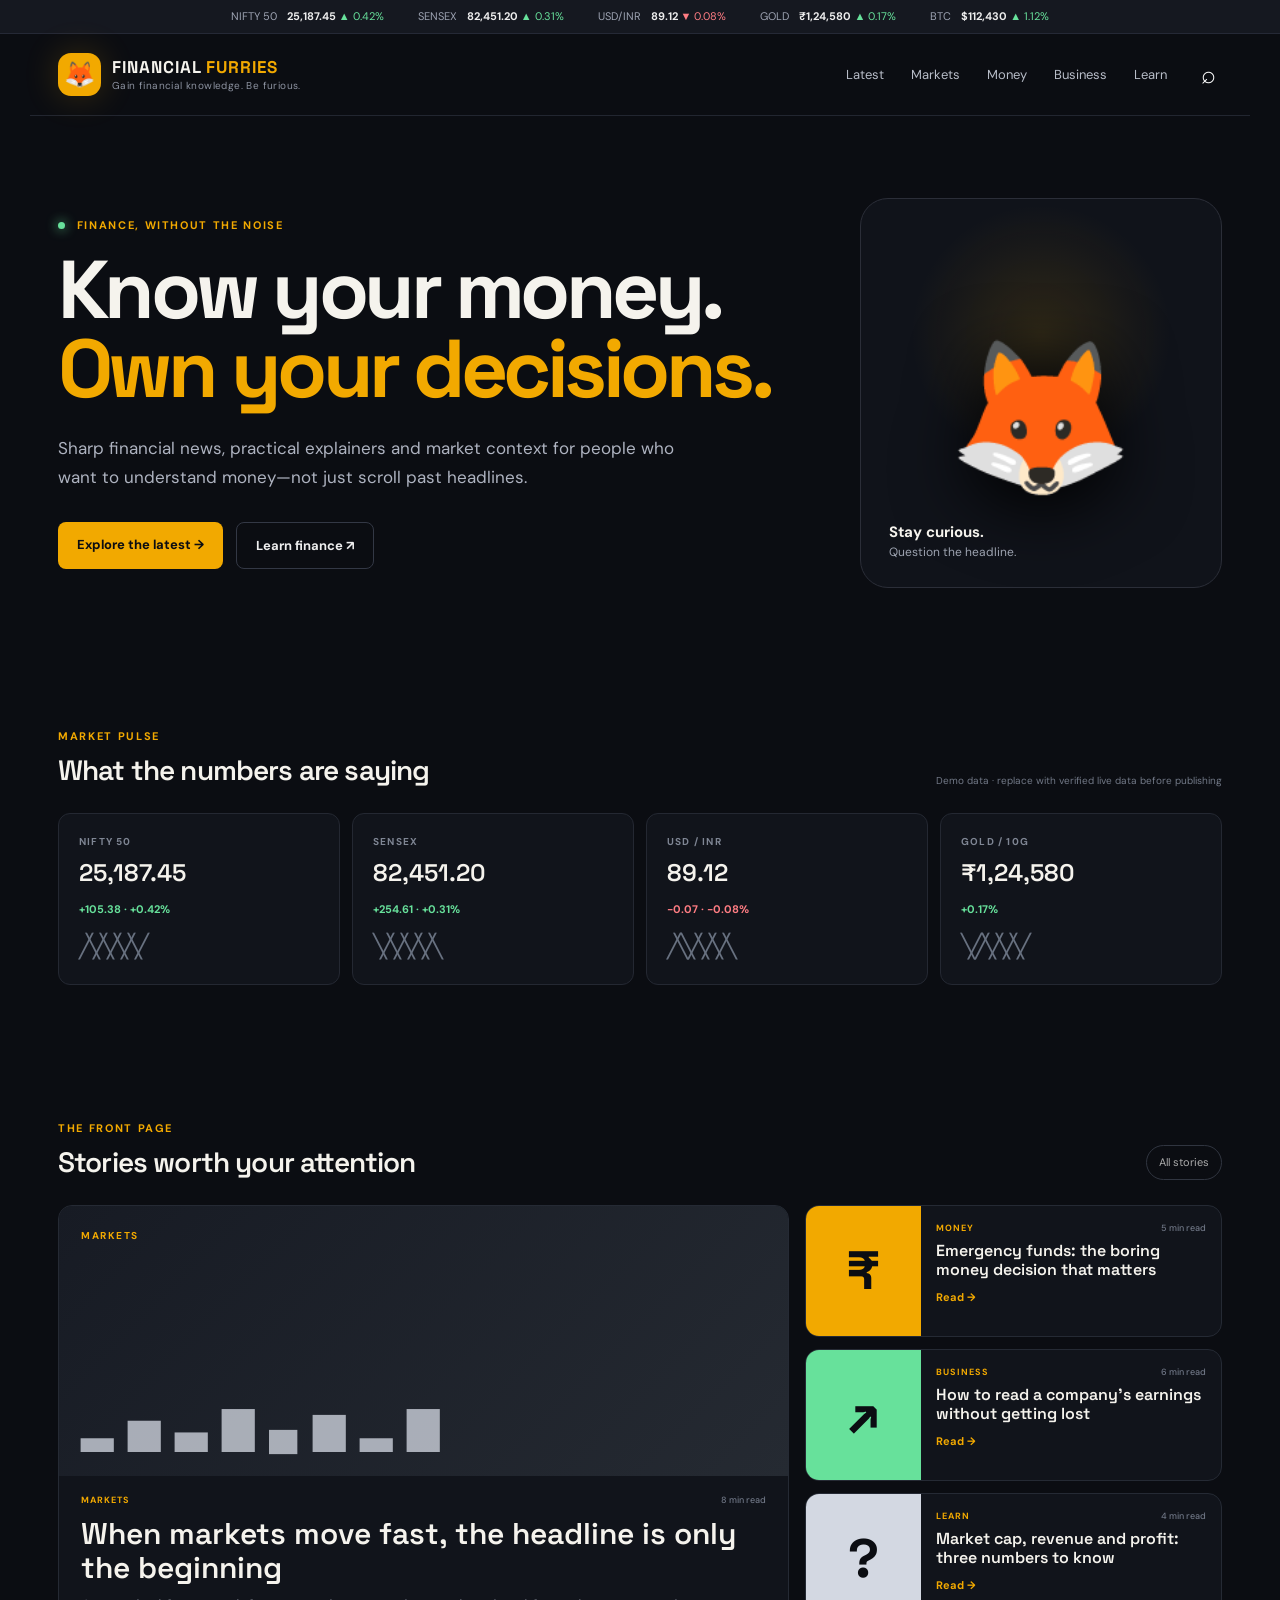
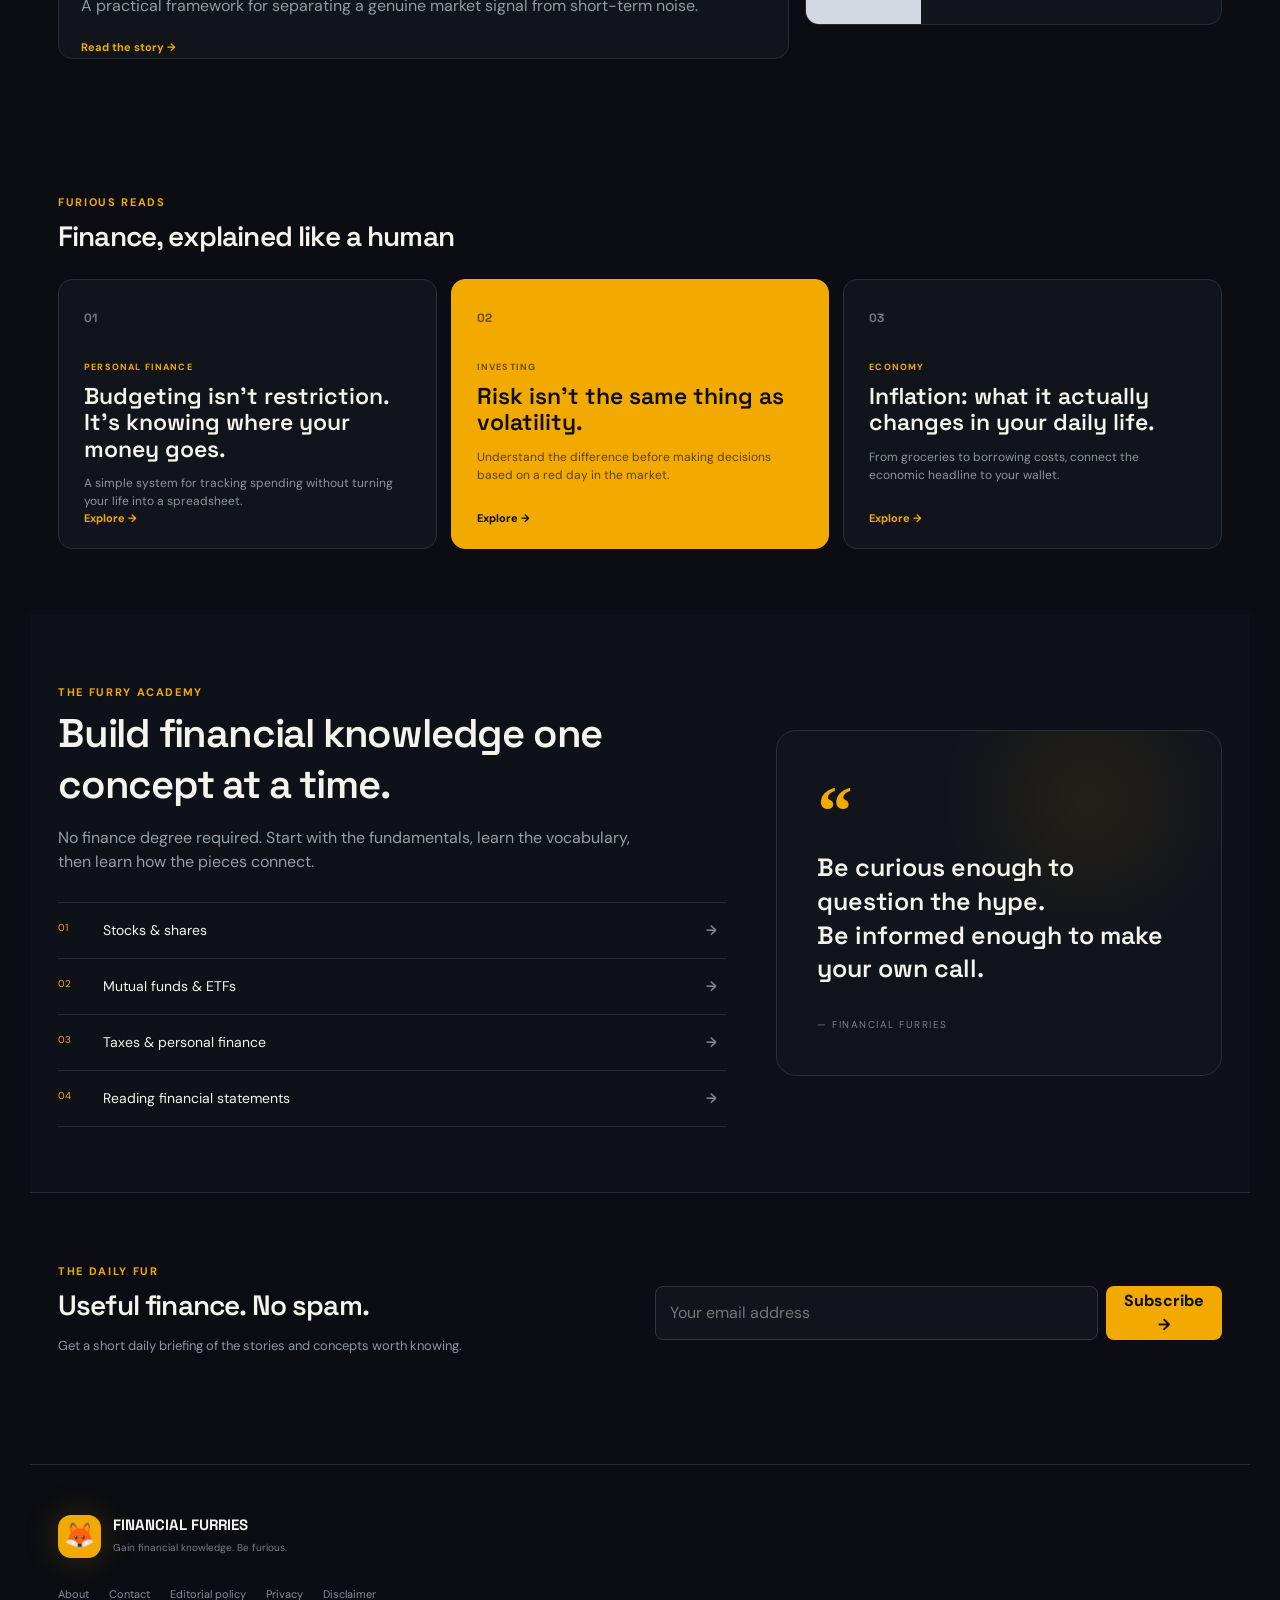
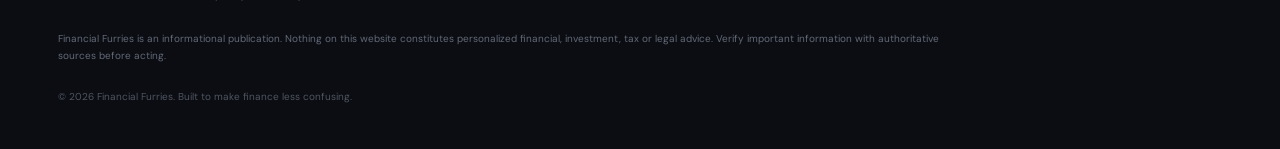
==== index.html @ 759f6af7 "Feuties files To gain the knowledge of financial" ====
<!DOCTYPE html>
<html lang="en">
<head>
  <meta charset="UTF-8">
  <meta name="viewport" content="width=device-width, initial-scale=1.0">
  <meta name="description" content="Financial Furries — Gain financial knowledge. Be furious. Clear, practical financial news and education without the jargon.">
  <meta name="theme-color" content="#0b0d12">
  <title>Financial Furries — Gain financial knowledge. Be furious.</title>
  <link rel="preconnect" href="https://fonts.googleapis.com">
  <link rel="preconnect" href="https://fonts.gstatic.com" crossorigin>
  <link href="https://fonts.googleapis.com/css2?family=DM+Sans:wght@400;500;600;700&family=Space+Grotesk:wght@500;600;700&display=swap" rel="stylesheet">
  <link rel="stylesheet" href="style.css">
</head>
<body>
  <div class="ticker">
    <div class="ticker-track">
      <span>NIFTY 50 <b>25,187.45</b> <i class="up">▲ 0.42%</i></span>
      <span>SENSEX <b>82,451.20</b> <i class="up">▲ 0.31%</i></span>
      <span>USD/INR <b>89.12</b> <i class="down">▼ 0.08%</i></span>
      <span>GOLD <b>₹1,24,580</b> <i class="up">▲ 0.17%</i></span>
      <span>BTC <b>$112,430</b> <i class="up">▲ 1.12%</i></span>
    </div>
  </div>

  <header class="site-header">
    <a class="brand" href="#">
      <div class="logo">🦊</div>
      <div>
        <div class="brand-name">FINANCIAL <span>FURRIES</span></div>
        <div class="tagline">Gain financial knowledge. Be furious.</div>
      </div>
    </a>
    <nav>
      <a href="#latest">Latest</a>
      <a href="#markets">Markets</a>
      <a href="#money">Money</a>
      <a href="#business">Business</a>
      <a href="#learn">Learn</a>
    </nav>
    <button class="search-btn" id="searchBtn" aria-label="Search">⌕</button>
  </header>

  <main>
    <section class="hero">
      <div class="hero-copy">
        <div class="eyebrow"><span class="pulse"></span> FINANCE, WITHOUT THE NOISE</div>
        <h1>Know your money.<br><em>Own your decisions.</em></h1>
        <p>Sharp financial news, practical explainers and market context for people who want to understand money—not just scroll past headlines.</p>
        <div class="hero-actions">
          <a class="primary" href="#latest">Explore the latest <span>→</span></a>
          <a class="secondary" href="#learn">Learn finance <span>↗</span></a>
        </div>
      </div>
      <div class="fox-card">
        <div class="fox-glow"></div>
        <div class="fox">🦊</div>
        <div class="fox-caption"><b>Stay curious.</b><br>Question the headline.</div>
      </div>
    </section>

    <section class="section" id="markets">
      <div class="section-head">
        <div><span class="kicker">MARKET PULSE</span><h2>What the numbers are saying</h2></div>
        <span class="updated">Demo data · replace with verified live data before publishing</span>
      </div>
      <div class="market-grid">
        <article class="market-card"><span>NIFTY 50</span><strong>25,187.45</strong><b class="up">+105.38 · +0.42%</b><div class="spark">╱╲╱╲╱╲╱╲╱</div></article>
        <article class="market-card"><span>SENSEX</span><strong>82,451.20</strong><b class="up">+254.61 · +0.31%</b><div class="spark">╲╱╲╱╲╱╲╱╲</div></article>
        <article class="market-card"><span>USD / INR</span><strong>89.12</strong><b class="down">−0.07 · −0.08%</b><div class="spark">╱╲╲╱╲╱╲╱╲</div></article>
        <article class="market-card"><span>GOLD / 10G</span><strong>₹1,24,580</strong><b class="up">+0.17%</b><div class="spark">╲╱╱╲╱╲╱╲╱</div></article>
      </div>
    </section>

    <section class="featured section" id="latest">
      <div class="section-head">
        <div><span class="kicker">THE FRONT PAGE</span><h2>Stories worth your attention</h2></div>
        <button class="filter" data-filter="all">All stories</button>
      </div>
      <div class="story-layout">
        <article class="lead-story story" data-category="Markets">
          <div class="story-art art-market"><span>MARKETS</span><div class="candles">▂ ▅ ▃ ▇ ▄ ▆ ▂ ▇</div></div>
          <div class="story-meta"><span>MARKETS</span><time>8 min read</time></div>
          <h3>When markets move fast, the headline is only the beginning</h3>
          <p>A practical framework for separating a genuine market signal from short-term noise.</p>
          <a href="#" class="read">Read the story →</a>
        </article>
        <div class="story-stack">
          <article class="small-story story" data-category="Money">
            <div class="mini-art art-money">₹</div>
            <div><div class="story-meta"><span>MONEY</span><time>5 min read</time></div><h3>Emergency funds: the boring money decision that matters</h3><a href="#" class="read">Read →</a></div>
          </article>
          <article class="small-story story" data-category="Business">
            <div class="mini-art art-business">↗</div>
            <div><div class="story-meta"><span>BUSINESS</span><time>6 min read</time></div><h3>How to read a company's earnings without getting lost</h3><a href="#" class="read">Read →</a></div>
          </article>
          <article class="small-story story" data-category="Learn">
            <div class="mini-art art-learn">?</div>
            <div><div class="story-meta"><span>LEARN</span><time>4 min read</time></div><h3>Market cap, revenue and profit: three numbers to know</h3><a href="#" class="read">Read →</a></div>
          </article>
        </div>
      </div>
    </section>

    <section class="section" id="money">
      <div class="section-head"><div><span class="kicker">FURIOUS READS</span><h2>Finance, explained like a human</h2></div></div>
      <div class="cards">
        <article class="info-card"><span class="number">01</span><span class="tag">PERSONAL FINANCE</span><h3>Budgeting isn't restriction. It's knowing where your money goes.</h3><p>A simple system for tracking spending without turning your life into a spreadsheet.</p><a href="#">Explore →</a></article>
        <article class="info-card dark"><span class="number">02</span><span class="tag">INVESTING</span><h3>Risk isn't the same thing as volatility.</h3><p>Understand the difference before making decisions based on a red day in the market.</p><a href="#">Explore →</a></article>
        <article class="info-card"><span class="number">03</span><span class="tag">ECONOMY</span><h3>Inflation: what it actually changes in your daily life.</h3><p>From groceries to borrowing costs, connect the economic headline to your wallet.</p><a href="#">Explore →</a></article>
      </div>
    </section>

    <section class="learn section" id="learn">
      <div class="learn-copy">
        <span class="kicker">THE FURRY ACADEMY</span>
        <h2>Build financial knowledge one concept at a time.</h2>
        <p>No finance degree required. Start with the fundamentals, learn the vocabulary, then learn how the pieces connect.</p>
        <div class="topic-list">
          <a href="#"><span>01</span> Stocks & shares <b>→</b></a>
          <a href="#"><span>02</span> Mutual funds & ETFs <b>→</b></a>
          <a href="#"><span>03</span> Taxes & personal finance <b>→</b></a>
          <a href="#"><span>04</span> Reading financial statements <b>→</b></a>
        </div>
      </div>
      <div class="manifesto">
        <div class="big-quote">“</div>
        <p>Be curious enough to question the hype.<br>Be informed enough to make your own call.</p>
        <span>— FINANCIAL FURRIES</span>
      </div>
    </section>

    <section class="newsletter section">
      <div><span class="kicker">THE DAILY FUR</span><h2>Useful finance. No spam.</h2><p>Get a short daily briefing of the stories and concepts worth knowing.</p></div>
      <form id="newsletter"><input type="email" placeholder="Your email address" required><button>Subscribe →</button></form>
      <small id="formMsg"></small>
    </section>
  </main>

  <footer>
    <div class="footer-brand"><div class="logo">🦊</div><div><b>FINANCIAL FURRIES</b><span>Gain financial knowledge. Be furious.</span></div></div>
    <div class="footer-links"><a href="#">About</a><a href="#">Contact</a><a href="#">Editorial policy</a><a href="#">Privacy</a><a href="#">Disclaimer</a></div>
    <p class="disclaimer">Financial Furries is an informational publication. Nothing on this website constitutes personalized financial, investment, tax or legal advice. Verify important information with authoritative sources before acting.</p>
    <p class="copyright">© 2026 Financial Furries. Built to make finance less confusing.</p>
  </footer>

  <div class="search-overlay" id="searchOverlay">
    <button class="close-search" id="closeSearch">×</button>
    <div class="search-box"><span>⌕</span><input id="searchInput" placeholder="Search Financial Furries..."></div>
    <p>Try: markets, investing, inflation, stocks, budgeting</p>
    <div id="searchResults"></div>
  </div>
  <script src="script.js"></script>
</body>
</html>
---- style.css ----
*{box-sizing:border-box}html{scroll-behavior:smooth}body{margin:0;background:#0b0d12;color:#f5f3ed;font-family:"DM Sans",sans-serif;line-height:1.5}a{color:inherit;text-decoration:none}button,input{font:inherit}.ticker{height:34px;background:#151820;border-bottom:1px solid #252936;overflow:hidden;font-size:11px;color:#9ea4b3}.ticker-track{height:100%;display:flex;align-items:center;justify-content:center;gap:34px;white-space:nowrap}.ticker b{color:#eee;margin-left:7px}.up{color:#67e19b!important;font-style:normal}.down{color:#ff7d83!important;font-style:normal}.site-header{height:82px;display:flex;align-items:center;max-width:1220px;margin:auto;padding:0 28px;border-bottom:1px solid #222630}.brand{display:flex;align-items:center;gap:11px;margin-right:auto}.logo{width:43px;height:43px;border-radius:13px;display:grid;place-items:center;background:#f2a900;color:#0b0d12;font-size:25px;box-shadow:0 0 35px #f2a90033}.brand-name{font:700 17px "Space Grotesk";letter-spacing:.06em}.brand-name span{color:#f2a900}.tagline{font-size:10px;color:#8d93a1;letter-spacing:.04em}nav{display:flex;gap:27px;font-size:13px;color:#b8bdc8}nav a:hover{color:#f2a900}.search-btn{background:none;border:0;color:#fff;font-size:25px;cursor:pointer;margin-left:28px}.hero{max-width:1220px;margin:auto;padding:82px 28px 70px;display:grid;grid-template-columns:1.35fr .65fr;gap:50px;align-items:center}.eyebrow,.kicker{font-size:11px;letter-spacing:.15em;font-weight:700;color:#f2a900}.pulse{display:inline-block;width:7px;height:7px;background:#67e19b;border-radius:50%;margin-right:7px;box-shadow:0 0 12px #67e19b}.hero h1{font:700 clamp(46px,7vw,82px)/.96 "Space Grotesk";letter-spacing:-.055em;margin:18px 0 25px}.hero h1 em{font-style:normal;color:#f2a900}.hero p{max-width:650px;color:#aeb3c0;font-size:17px;line-height:1.7}.hero-actions{display:flex;gap:13px;margin-top:30px}.primary,.secondary{padding:13px 19px;border-radius:8px;font-weight:700;font-size:13px}.primary{background:#f2a900;color:#0b0d12}.secondary{border:1px solid #333845;color:#eee}.fox-card{height:390px;border:1px solid #2b2e38;border-radius:28px;background:radial-gradient(circle at 50% 35%,#f2a90022,transparent 42%),#10131a;display:grid;place-items:center;position:relative;overflow:hidden}.fox{font-size:150px;filter:drop-shadow(0 15px 35px #000);transform:translateY(-15px)}.fox-caption{position:absolute;bottom:26px;left:28px;color:#9da3b0;font-size:12px}.fox-caption b{color:#f5f3ed;font-size:15px}.section{max-width:1220px;margin:auto;padding:65px 28px}.section-head{display:flex;align-items:end;justify-content:space-between;margin-bottom:25px}.section h2{font:600 28px "Space Grotesk";margin:5px 0 0;letter-spacing:-.03em}.updated{font-size:10px;color:#727987}.market-grid{display:grid;grid-template-columns:repeat(4,1fr);gap:12px}.market-card{background:#11141b;border:1px solid #242832;border-radius:12px;padding:20px}.market-card span{display:block;color:#7f8694;font-size:10px;font-weight:700;letter-spacing:.12em}.market-card strong{display:block;font:600 24px "Space Grotesk";margin:8px 0}.market-card b{font-size:11px}.spark{color:#687180;font-size:23px;letter-spacing:-7px;margin-top:9px}.story-layout{display:grid;grid-template-columns:1.4fr .8fr;gap:16px}.lead-story,.small-story{background:#11141b;border:1px solid #252a34;border-radius:14px;overflow:hidden}.story-art{height:270px;display:flex;flex-direction:column;justify-content:space-between;padding:22px;background:linear-gradient(135deg,#171b24,#252a32)}.story-art span{font-size:10px;font-weight:700;letter-spacing:.15em;color:#f2a900}.candles{font:700 40px "Space Grotesk";letter-spacing:3px;color:#d8dde7;opacity:.75}.story-meta{display:flex;justify-content:space-between;font-size:9px;letter-spacing:.12em;color:#f2a900;font-weight:700}.story-meta time{color:#707786;letter-spacing:0;font-weight:500}.lead-story h3{font:600 30px/1.12 "Space Grotesk";margin:10px 22px}.lead-story p{color:#9298a5;margin:0 22px 16px}.read{font-size:11px;color:#f2a900;font-weight:700;margin:0 22px 22px}.story-meta{padding:18px 22px 0}.story-stack{display:flex;flex-direction:column;gap:12px}.small-story{display:grid;grid-template-columns:115px 1fr;min-height:132px}.mini-art{display:grid;place-items:center;font:700 54px "Space Grotesk";color:#0b0d12}.art-money{background:#f2a900}.art-business{background:#67e19b}.art-learn{background:#d3d8e2}.small-story .story-meta{padding:16px 15px 0}.small-story h3{font:600 16px/1.18 "Space Grotesk";margin:7px 15px}.small-story .read{display:block;margin:9px 15px}.cards{display:grid;grid-template-columns:repeat(3,1fr);gap:14px}.info-card{border:1px solid #292e38;border-radius:14px;padding:25px;min-height:270px;background:#11141b;position:relative}.info-card.dark{background:#f2a900;color:#0b0d12;border-color:#f2a900}.info-card .number{font:700 12px "Space Grotesk";color:#737a88}.dark .number{color:#6d4a00}.tag{display:block;font-size:9px;letter-spacing:.13em;color:#f2a900;font-weight:700;margin-top:32px}.dark .tag{color:#6d4a00}.info-card h3{font:600 23px/1.15 "Space Grotesk";margin:8px 0 10px}.info-card p{font-size:12px;color:#8d94a2}.dark p{color:#5f4308}.info-card a{font-size:11px;font-weight:700;color:#f2a900;position:absolute;bottom:22px}.dark a{color:#0b0d12}.learn{display:grid;grid-template-columns:1.2fr .8fr;gap:50px;background:#0e1117}.learn-copy h2{font-size:40px;max-width:600px}.learn-copy>p{color:#969daa;max-width:600px}.topic-list{margin-top:28px;border-top:1px solid #272c36}.topic-list a{display:grid;grid-template-columns:45px 1fr 20px;padding:17px 0;border-bottom:1px solid #272c36;font-size:14px}.topic-list span{color:#f2a900;font-size:10px}.topic-list b{color:#777e8b}.manifesto{border:1px solid #292e38;border-radius:20px;padding:40px;background:radial-gradient(circle at 70% 20%,#f2a90016,transparent 35%),#11141b;align-self:center}.big-quote{font:700 70px Georgia;color:#f2a900;height:55px}.manifesto p{font:600 25px/1.35 "Space Grotesk"}.manifesto span{font-size:10px;letter-spacing:.15em;color:#777e8b}.newsletter{border-top:1px solid #252a33;border-bottom:1px solid #252a33;display:grid;grid-template-columns:1fr 1fr;gap:30px;align-items:center}.newsletter p{color:#8d94a1;font-size:13px}.newsletter form{display:flex;gap:8px}.newsletter input{width:100%;background:#11141b;border:1px solid #303540;color:white;padding:14px;border-radius:8px;outline:none}.newsletter button{border:0;background:#f2a900;color:#0b0d12;padding:0 18px;border-radius:8px;font-weight:700;cursor:pointer}.newsletter small{grid-column:2;color:#67e19b}.filter{background:none;border:1px solid #303540;color:#aaa;font-size:11px;padding:8px 12px;border-radius:20px;cursor:pointer}footer{max-width:1220px;margin:auto;padding:50px 28px 35px}.footer-brand{display:flex;gap:12px;align-items:center}.footer-brand b{display:block;font:700 15px "Space Grotesk"}.footer-brand span{font-size:10px;color:#777e8b}.footer-links{display:flex;gap:20px;margin:28px 0;color:#858c99;font-size:11px}.footer-links a:hover{color:#f2a900}.disclaimer{font-size:10px;color:#626977;max-width:900px;line-height:1.7}.copyright{font-size:10px;color:#4f5561;margin-top:25px}.search-overlay{position:fixed;inset:0;background:#0b0d12f7;backdrop-filter:blur(15px);z-index:20;padding:15vh max(28px,calc((100vw - 800px)/2));display:none}.search-overlay.open{display:block}.close-search{position:fixed;right:30px;top:25px;background:none;border:0;color:white;font-size:35px;cursor:pointer}.search-box{display:flex;align-items:center;border-bottom:2px solid #f2a900;padding:10px 0}.search-box span{font-size:28px;color:#f2a900}.search-box input{background:none;border:0;outline:0;color:white;font:600 30px "Space Grotesk";width:100%;padding:10px}.search-overlay>p{color:#777e8b;font-size:12px}.result{padding:18px 0;border-bottom:1px solid #282d37}.result b{color:#f2a900;font-size:10px}.result h3{margin:5px 0;font:600 18px "Space Grotesk"}@media(max-width:850px){nav{display:none}.hero{grid-template-columns:1fr;padding-top:55px}.fox-card{height:260px}.market-grid{grid-template-columns:1fr 1fr}.story-layout,.learn,.newsletter{grid-template-columns:1fr}.cards{grid-template-columns:1fr}.newsletter small{grid-column:auto}.section-head{align-items:start;gap:12px;flex-direction:column}.ticker-track{justify-content:flex-start;gap:24px;animation:scroll 22s linear infinite}.hero h1{font-size:53px}.learn-copy h2{font-size:31px}}@media(max-width:520px){.site-header{padding:0 17px}.brand-name{font-size:14px}.tagline{font-size:8px}.search-btn{margin-left:10px}.hero,.section,footer{padding-left:17px;padding-right:17px}.market-grid{grid-template-columns:1fr}.small-story{grid-template-columns:90px 1fr}.story-art{height:220px}.lead-story h3{font-size:24px}.hero-actions{flex-direction:column}.primary,.secondary{text-align:center}}@keyframes scroll{from{transform:translateX(0)}to{transform:translateX(-35%)}}
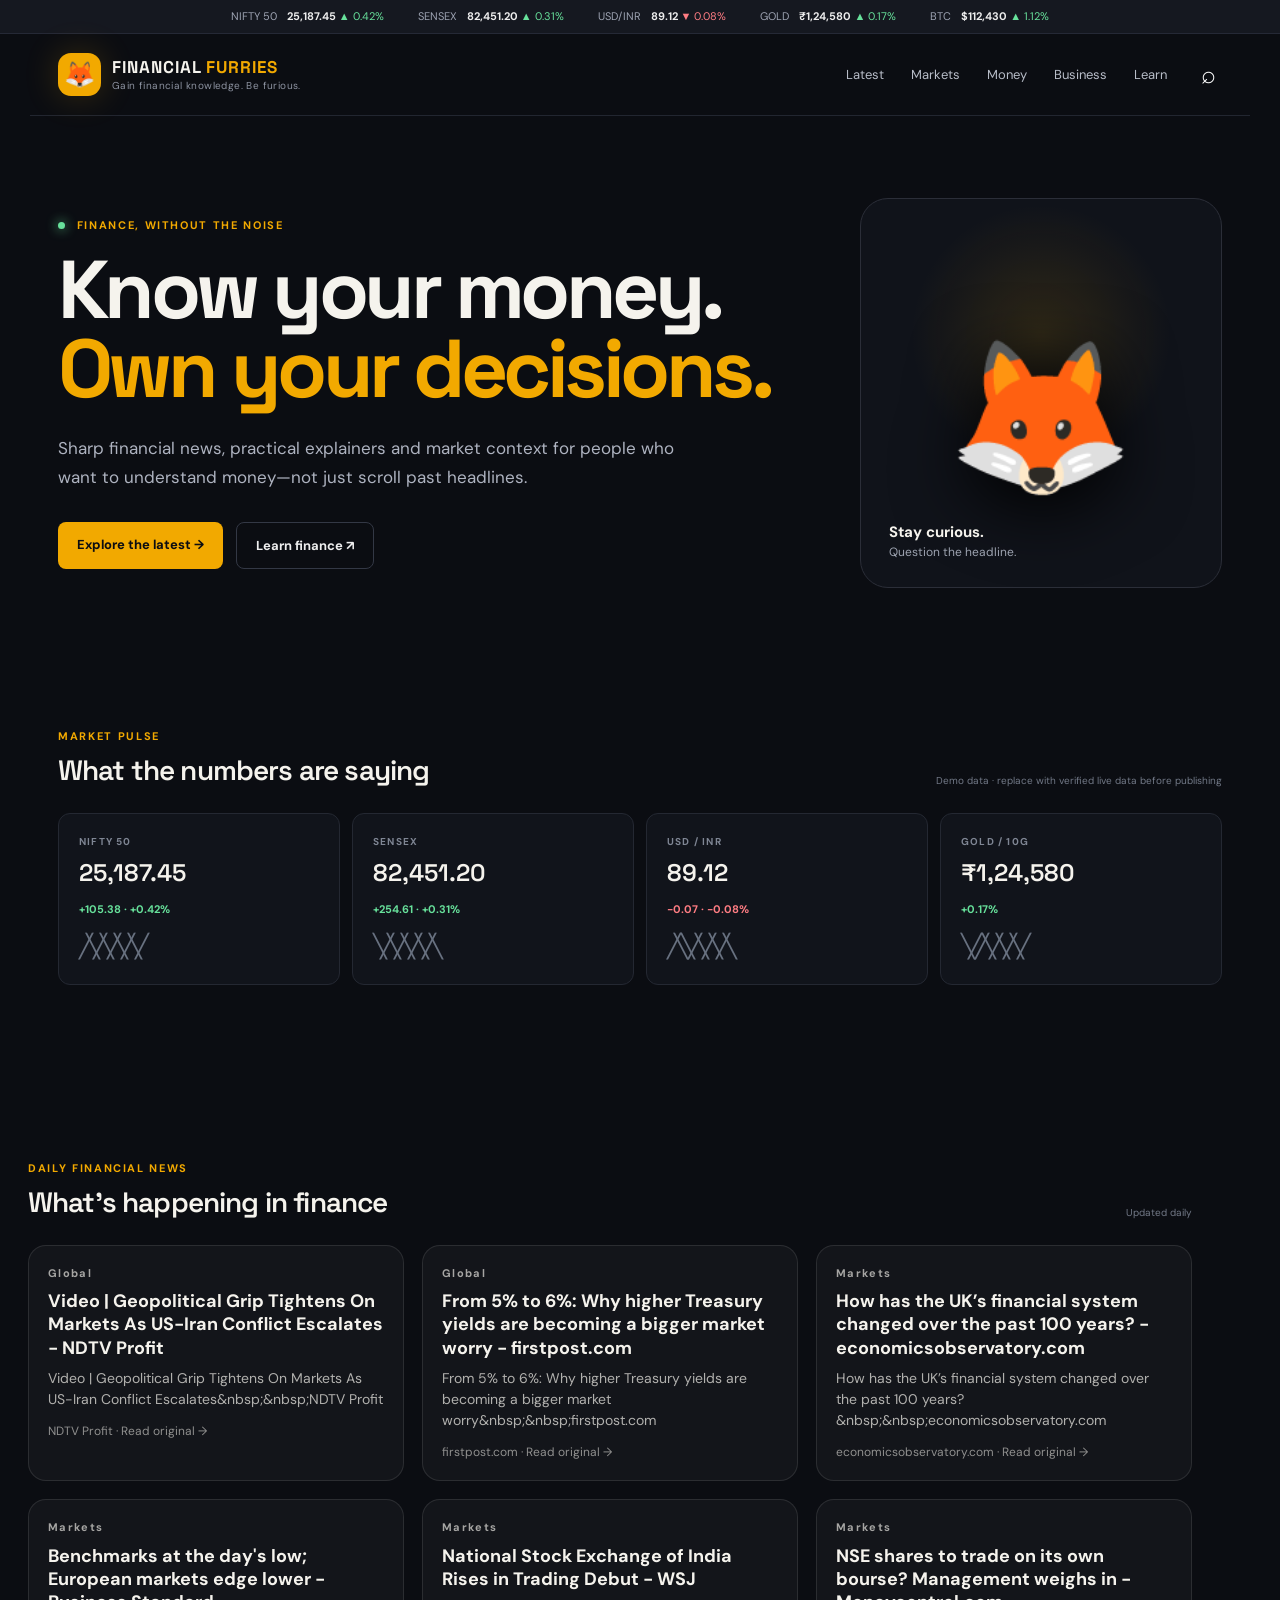
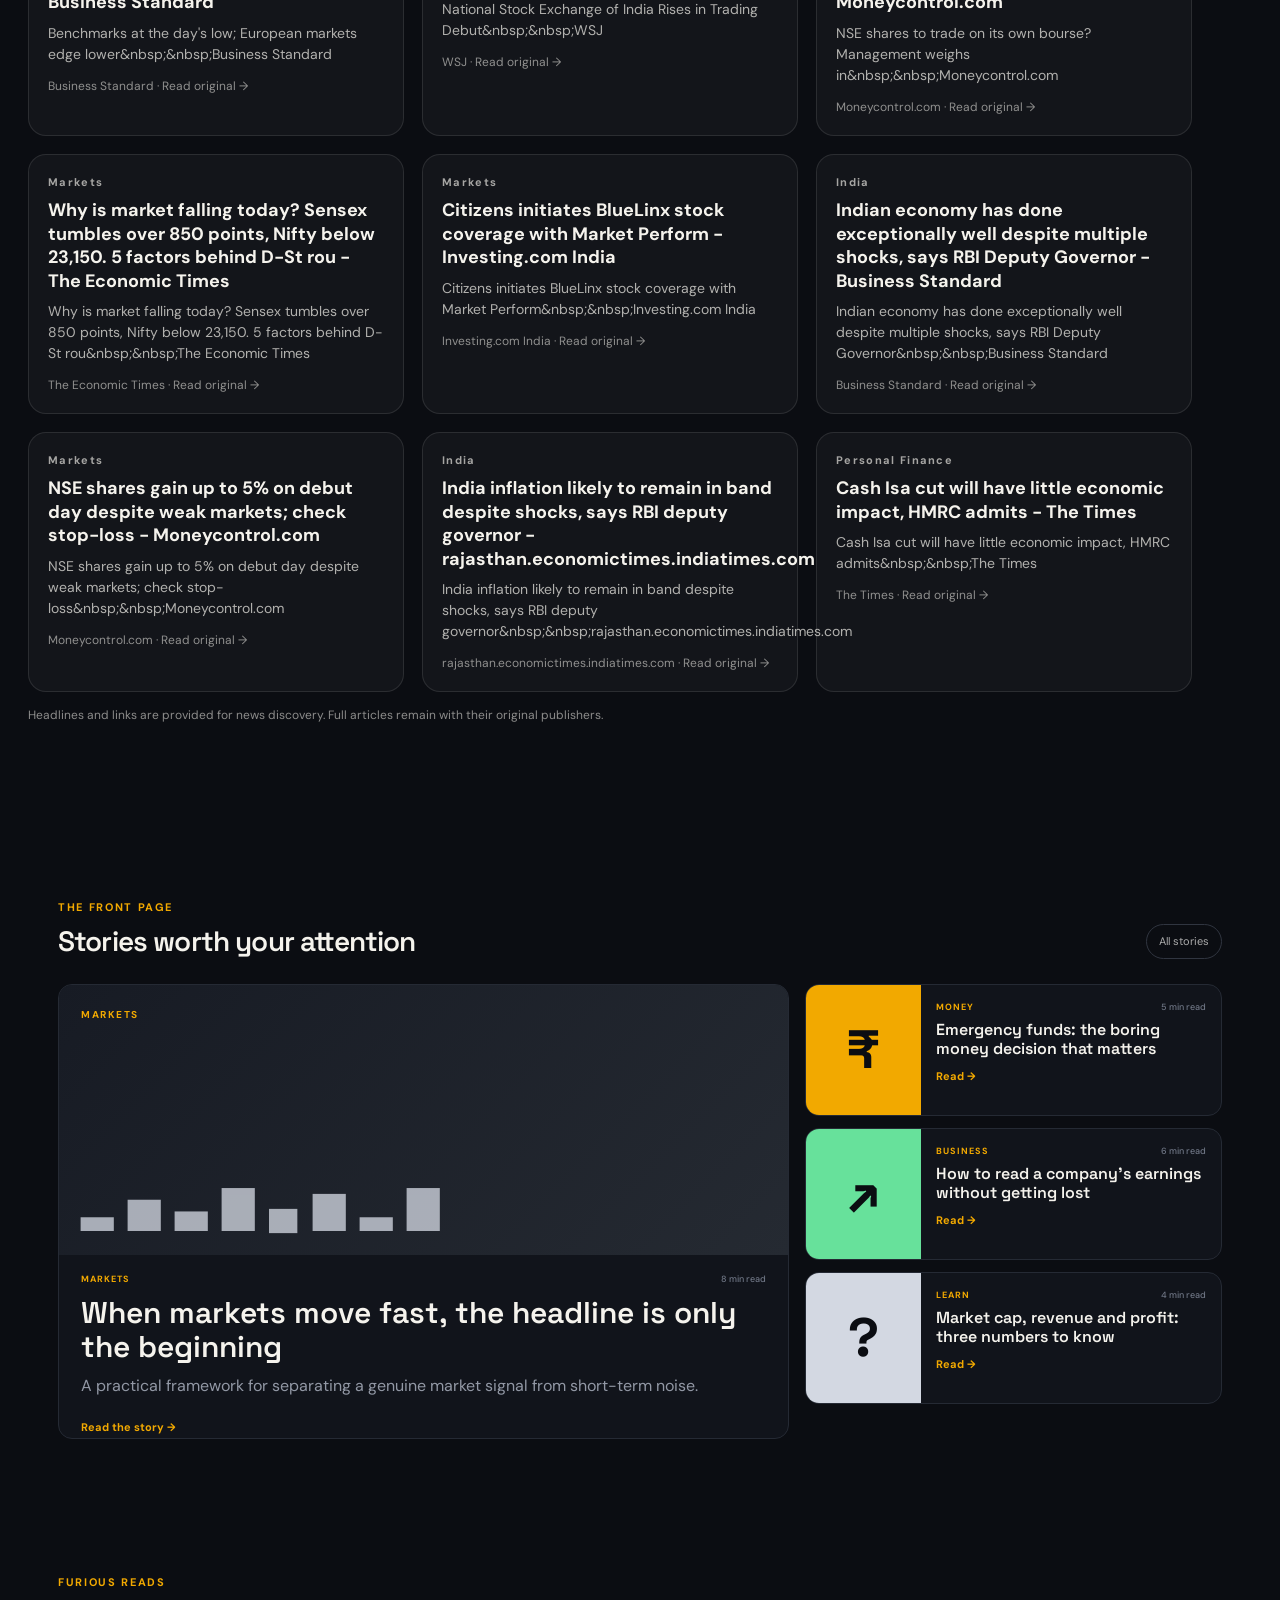
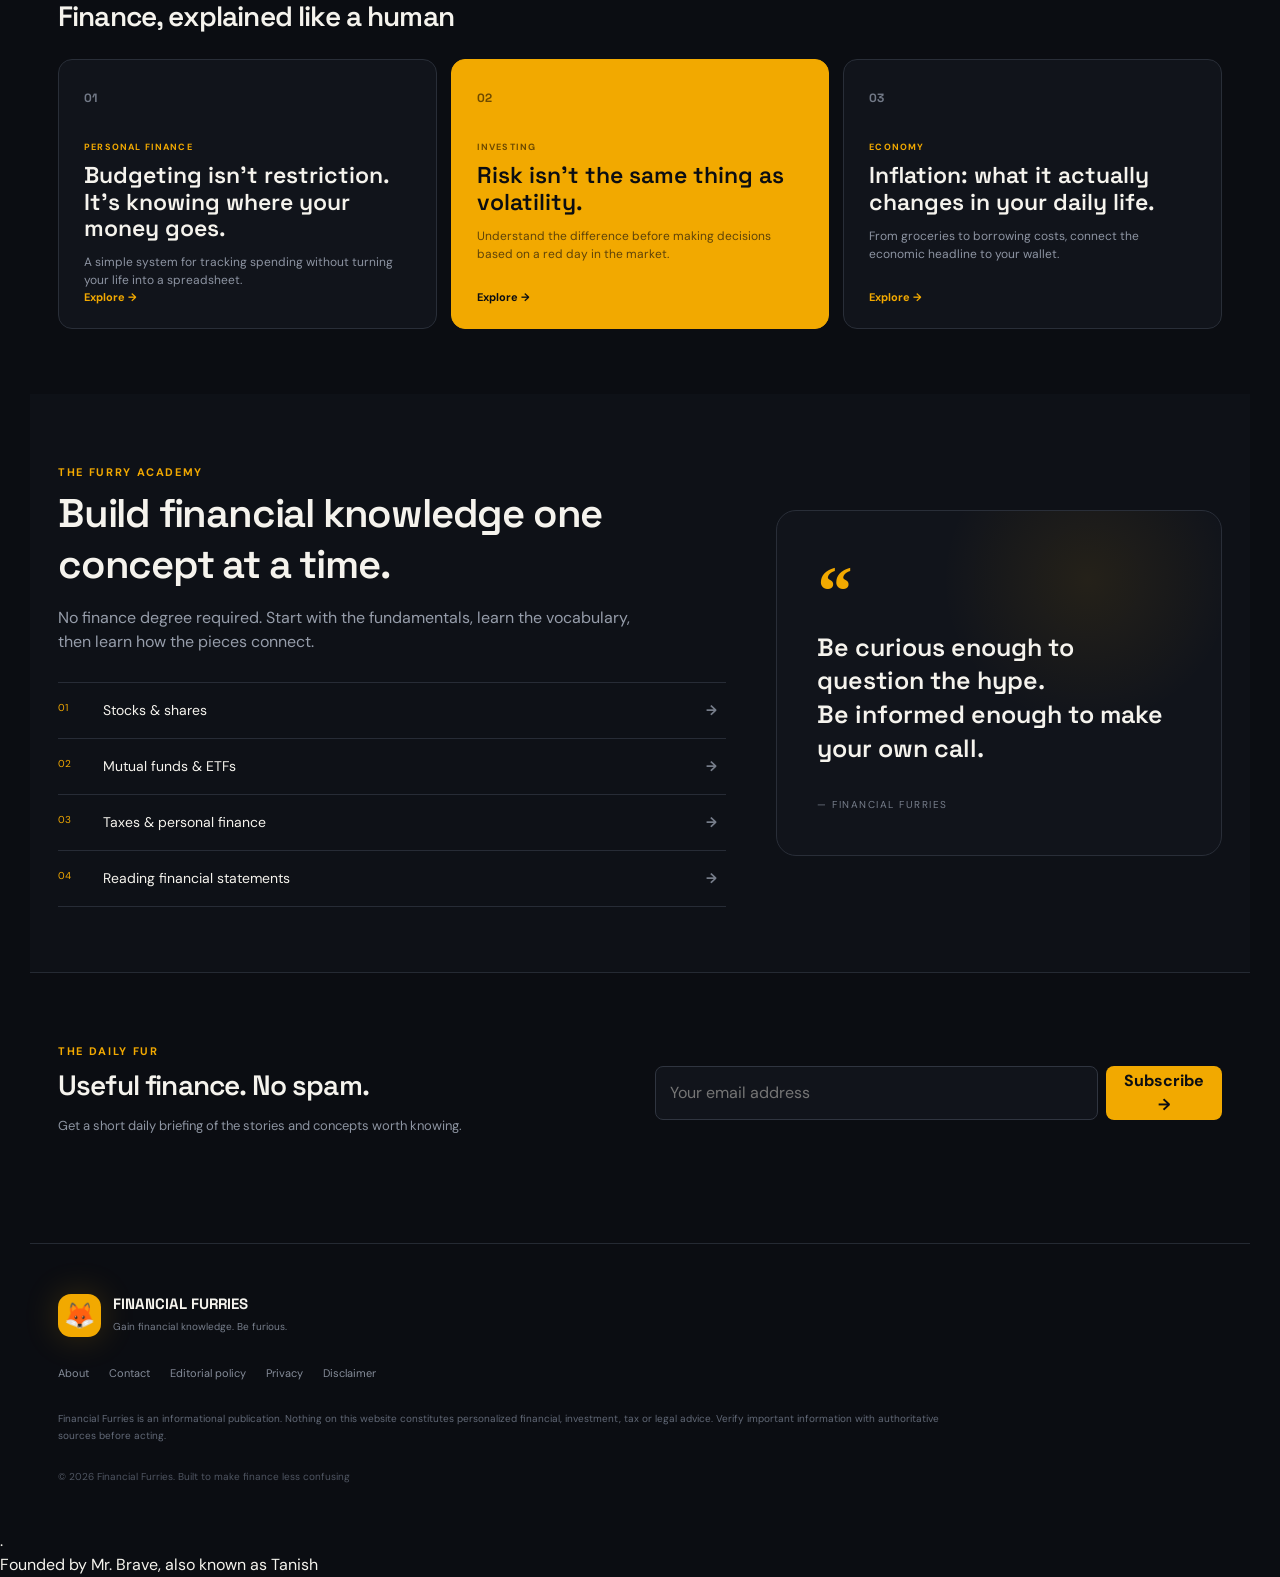
==== commit 58e08fe8: "Update index.html" ====
--- a/index.html
+++ b/index.html
@@ -140,8 +140,8 @@
     <div class="footer-brand"><div class="logo">🦊</div><div><b>FINANCIAL FURRIES</b><span>Gain financial knowledge. Be furious.</span></div></div>
     <div class="footer-links"><a href="#">About</a><a href="#">Contact</a><a href="#">Editorial policy</a><a href="#">Privacy</a><a href="#">Disclaimer</a></div>
     <p class="disclaimer">Financial Furries is an informational publication. Nothing on this website constitutes personalized financial, investment, tax or legal advice. Verify important information with authoritative sources before acting.</p>
-    <p class="copyright">© 2026 Financial Furries. Built to make finance less confusing.</p>
-  </footer>
+    <p class="copyright">© 2026 Financial Furries. Built to make finance less confusing
+  </footer>.<br>Founded by Mr. Brave, also known as Tanish
 
   <div class="search-overlay" id="searchOverlay">
     <button class="close-search" id="closeSearch">×</button>
@@ -151,4 +151,4 @@
   </div>
   <script src="script.js"></script>
 </body>
-</html>+</html>
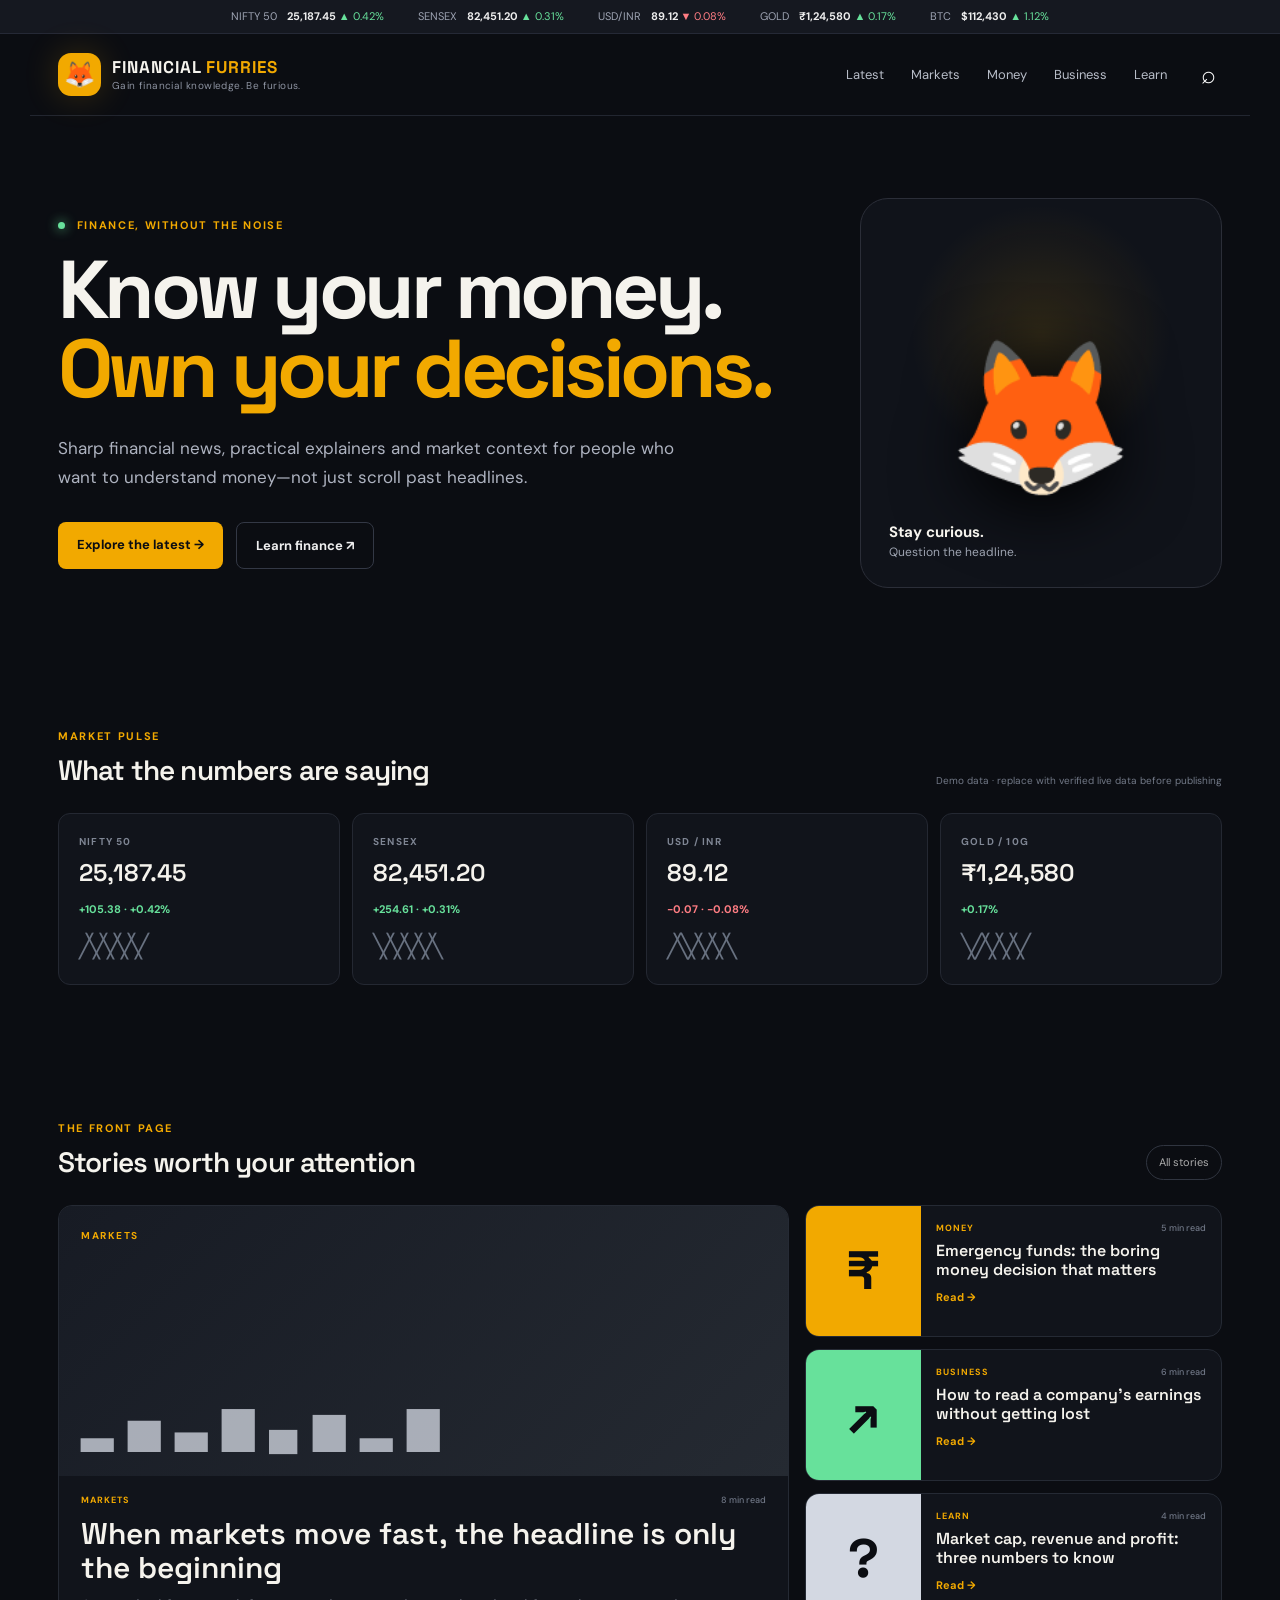
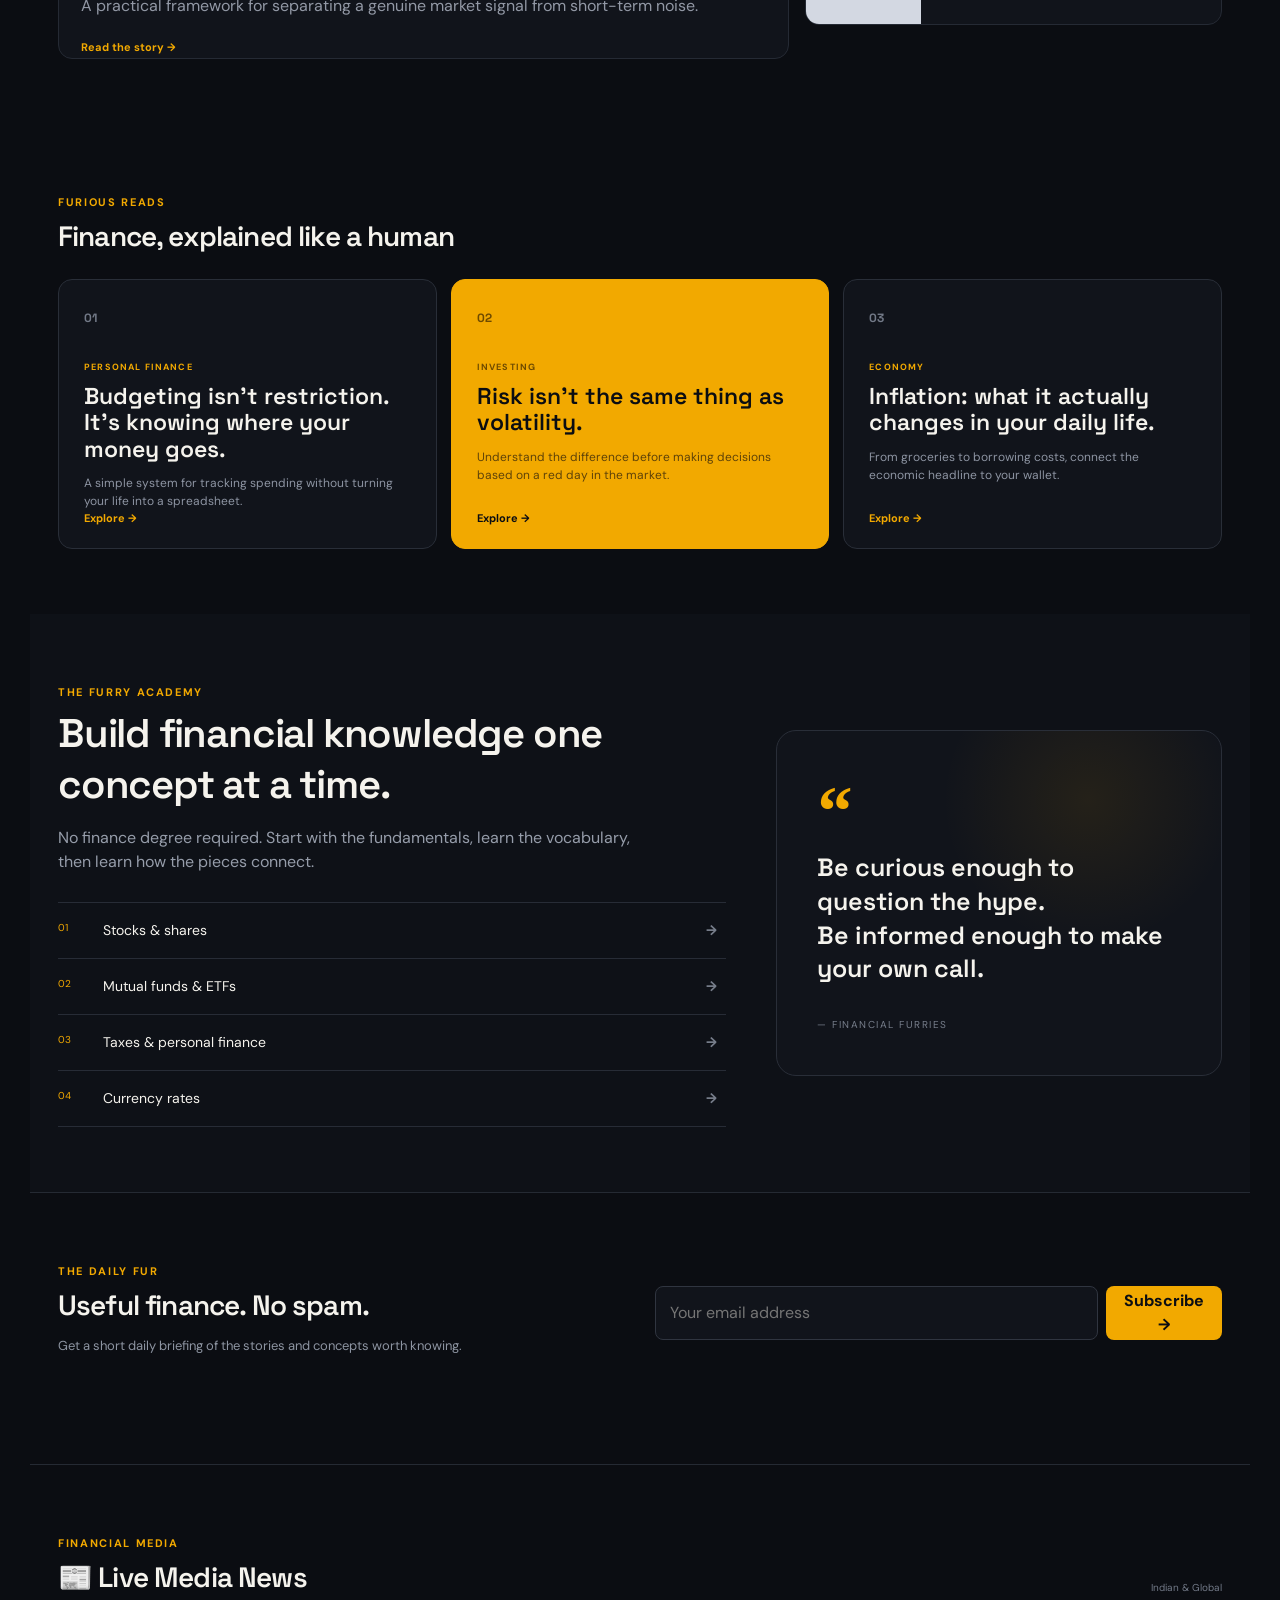
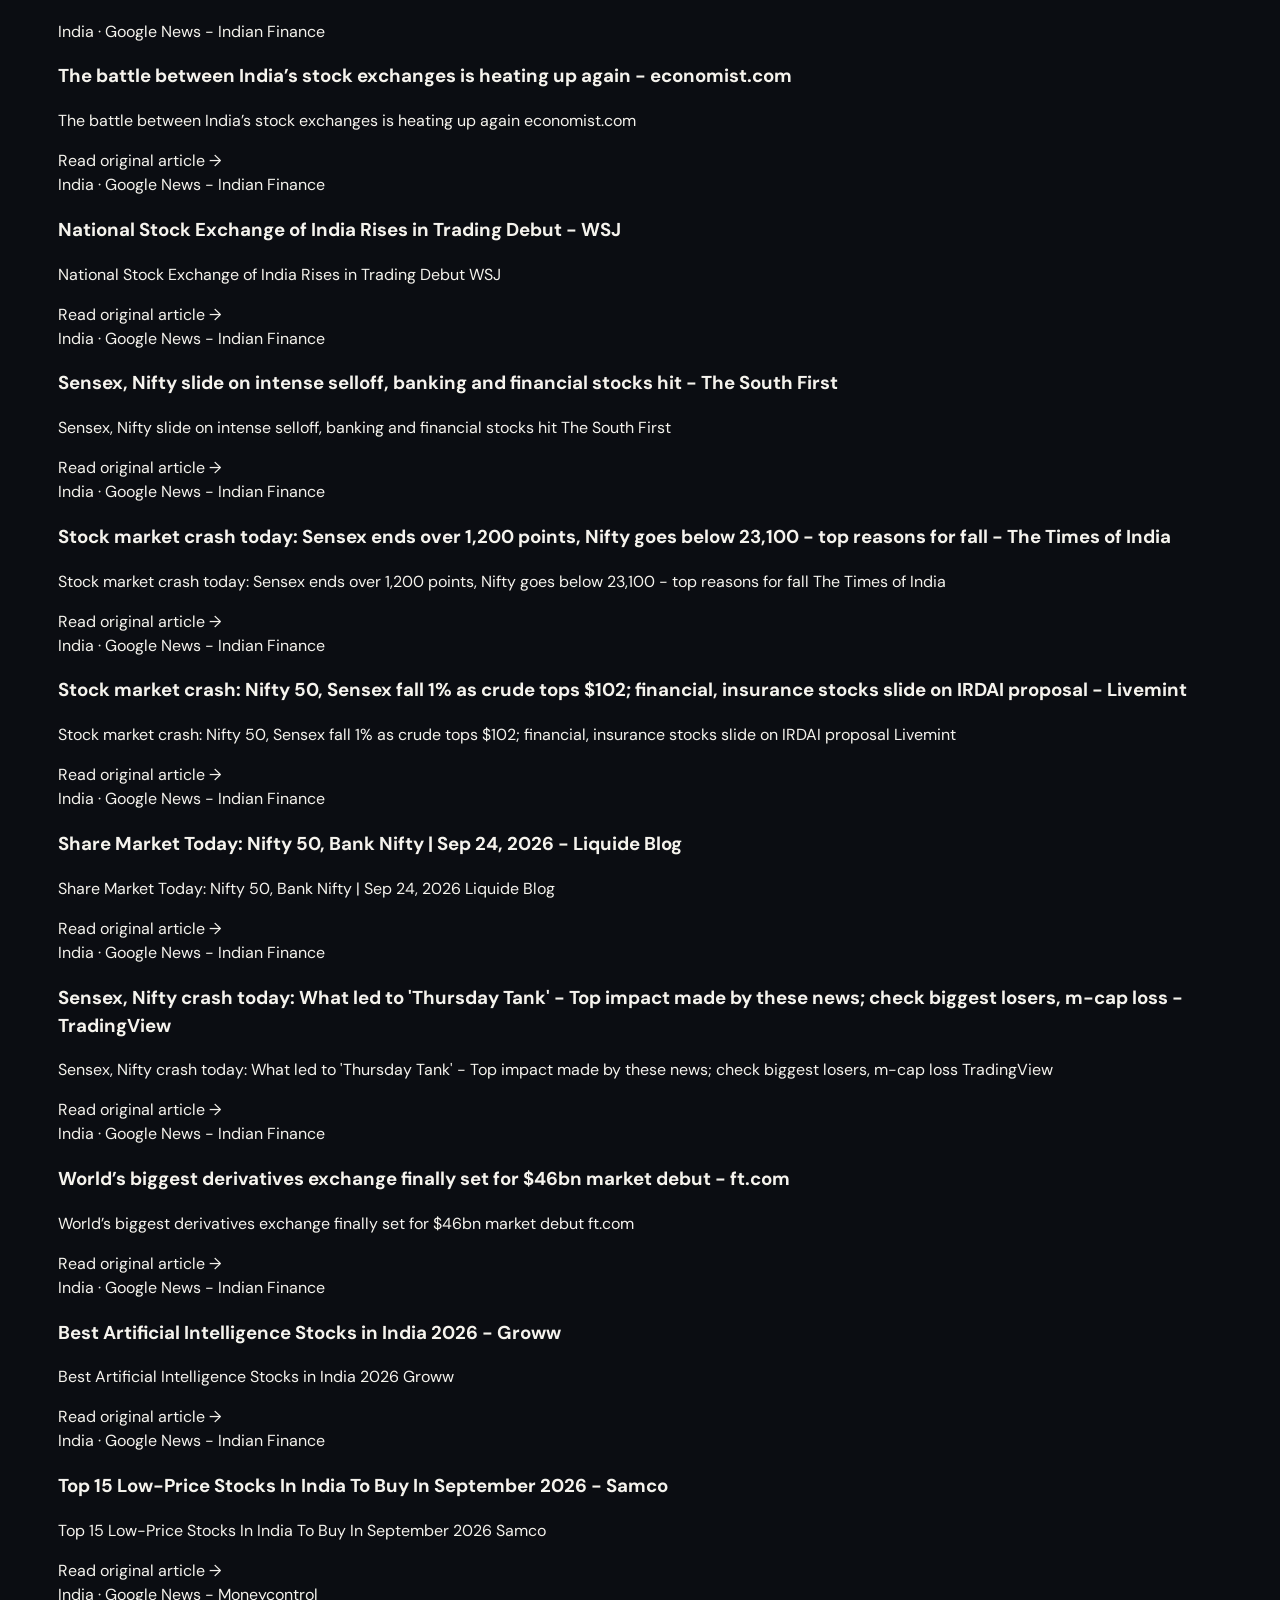
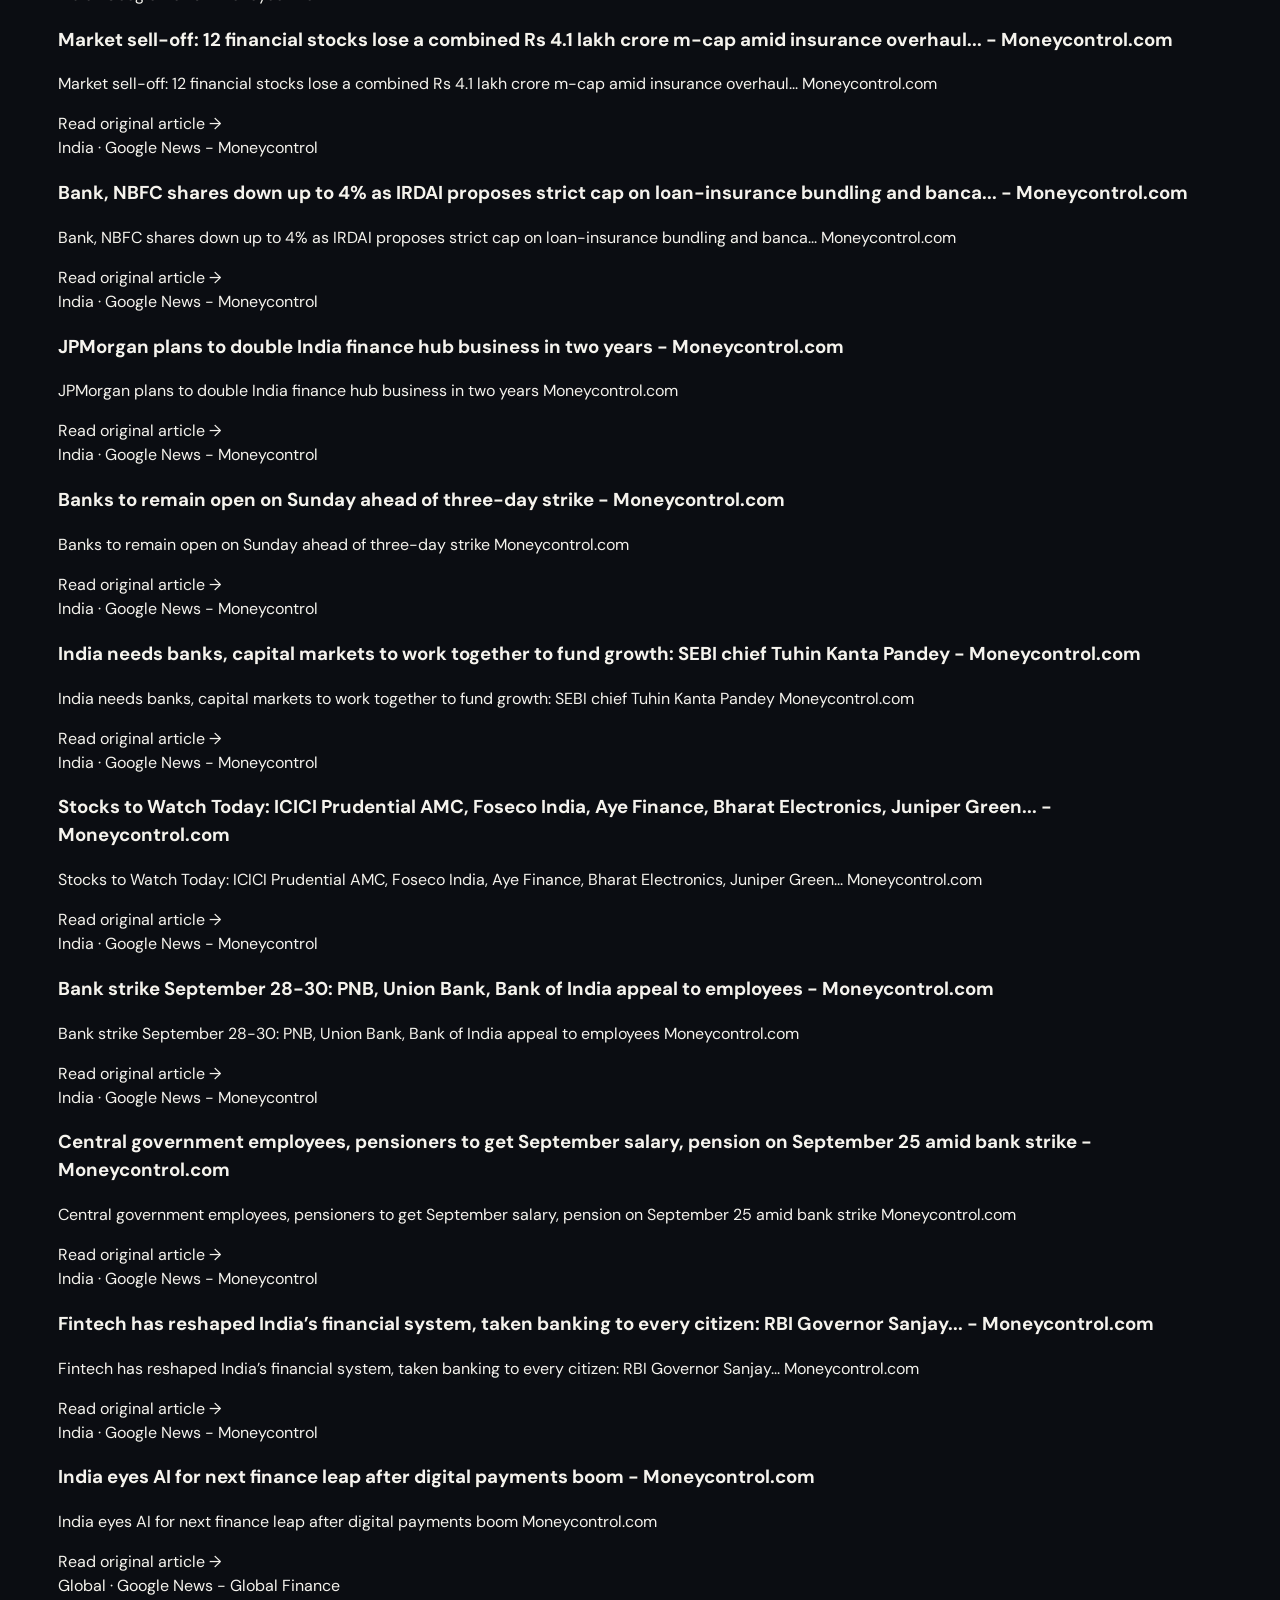
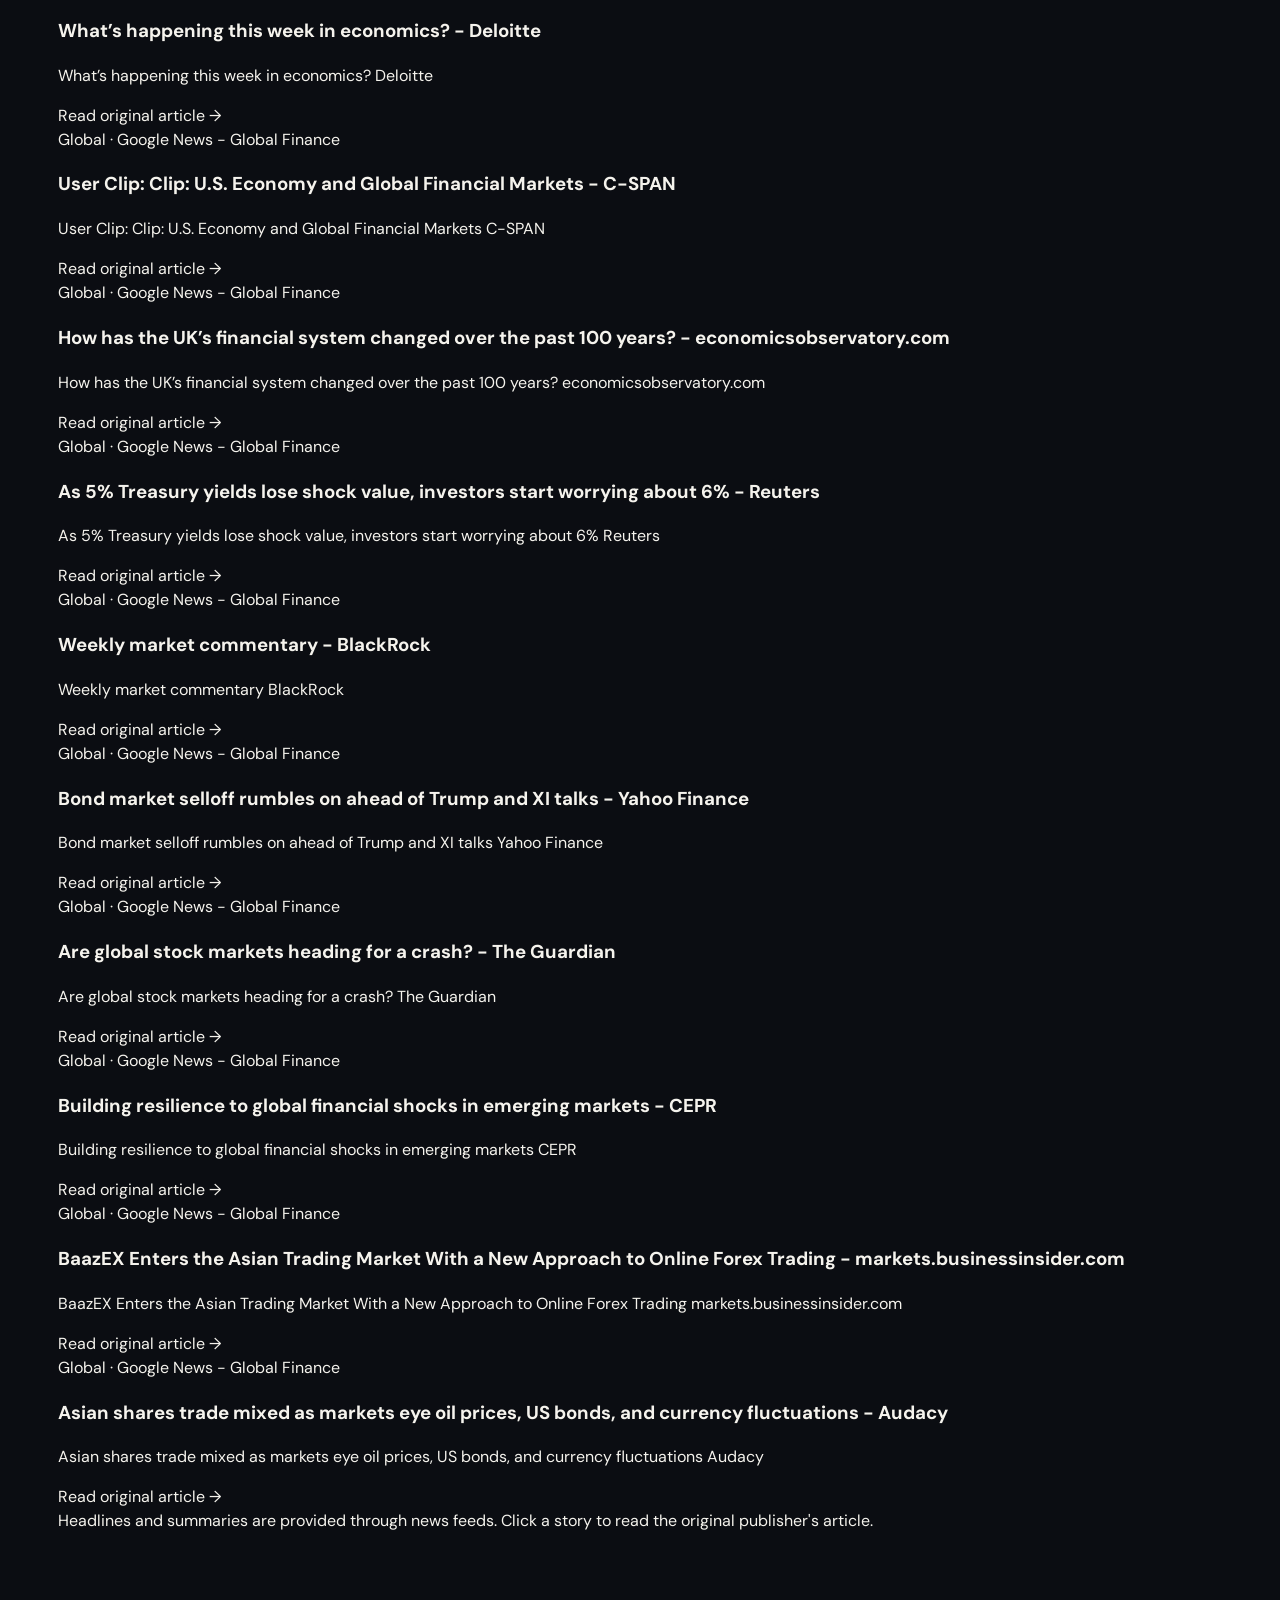
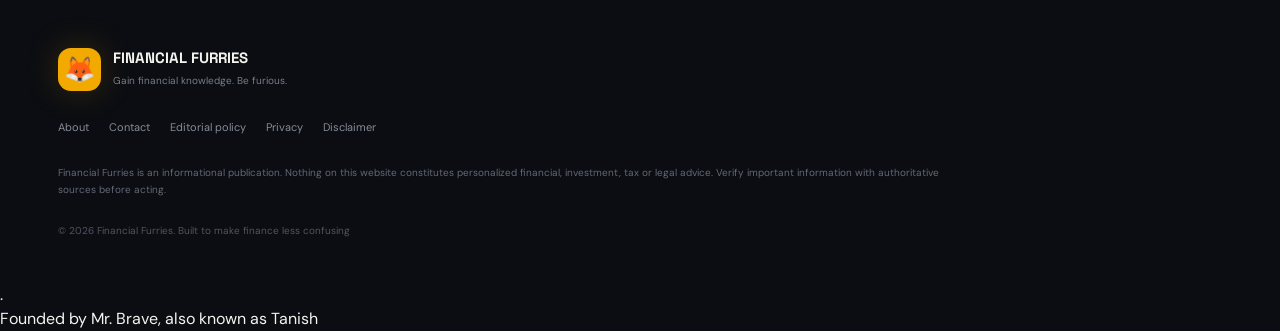
==== commit 94a4cc88: "Update index.html" ====
--- a/index.html
+++ b/index.html
@@ -117,9 +117,9 @@
         <p>No finance degree required. Start with the fundamentals, learn the vocabulary, then learn how the pieces connect.</p>
         <div class="topic-list">
           <a href="#"><span>01</span> Stocks & shares <b>→</b></a>
-          <a href="#"><span>02</span> Mutual funds & ETFs <b>→</b></a>
-          <a href="#"><span>03</span> Taxes & personal finance <b>→</b></a>
-          <a href="#"><span>04</span> Reading financial statements <b>→</b></a>
+<a href="#"><span>02</span> Mutual funds & ETFs <b>→</b></a>
+<a href="#"><span>03</span> Taxes & personal finance <b>→</b></a>
+<a href="#"><span>04</span> Currency rates <b>→</b></a>
         </div>
       </div>
       <div class="manifesto">
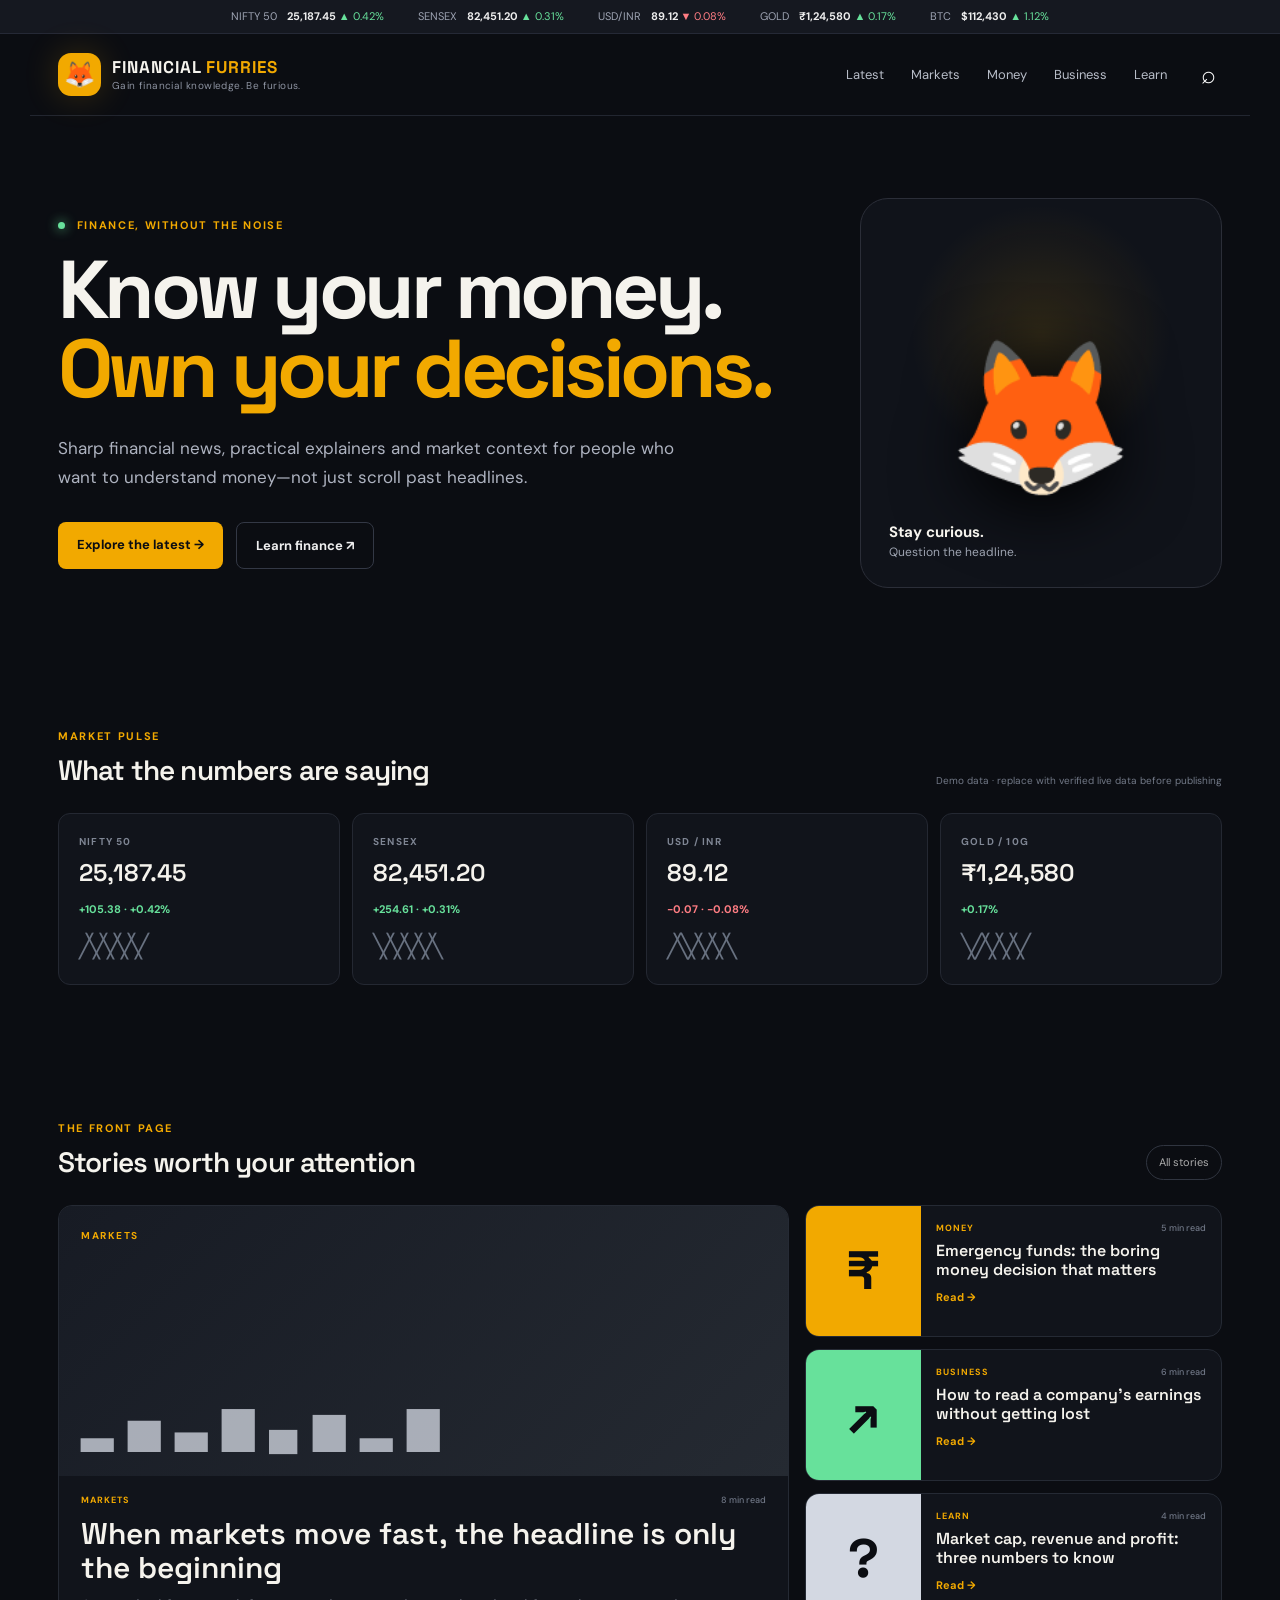
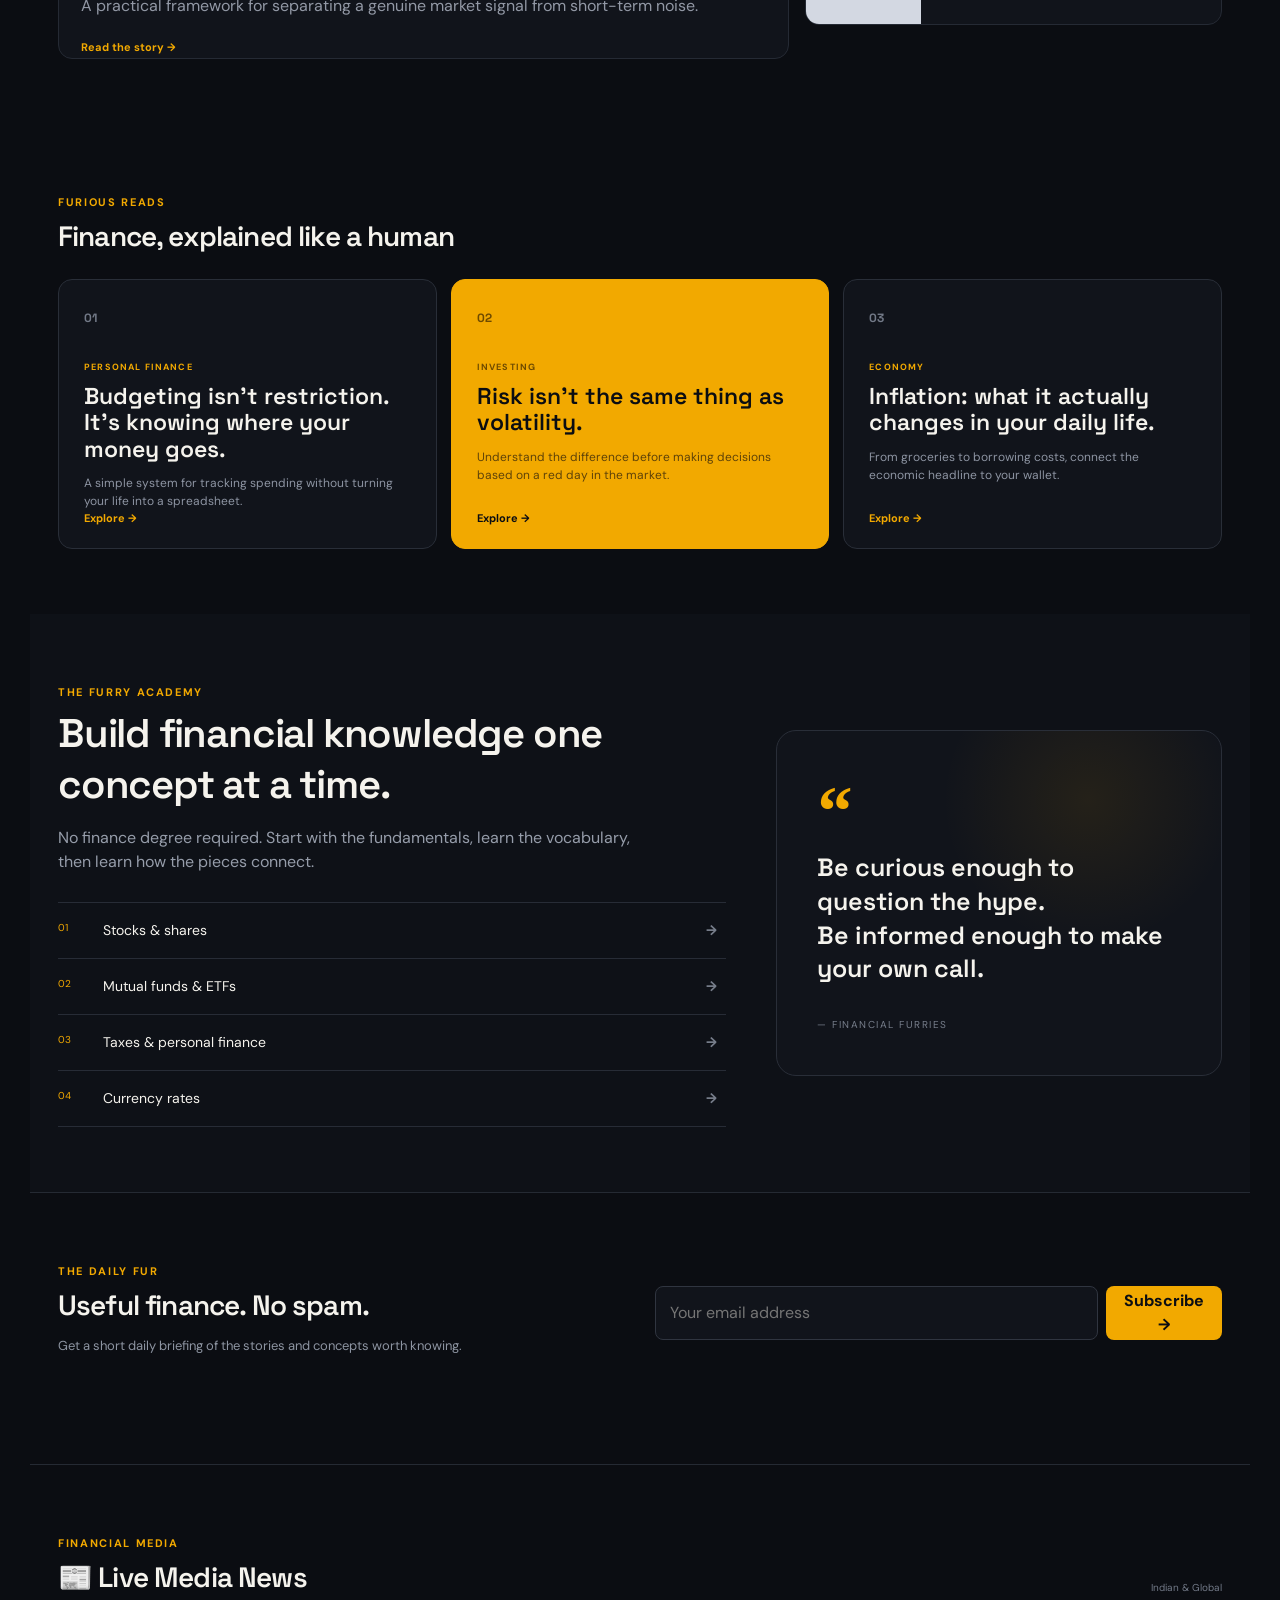
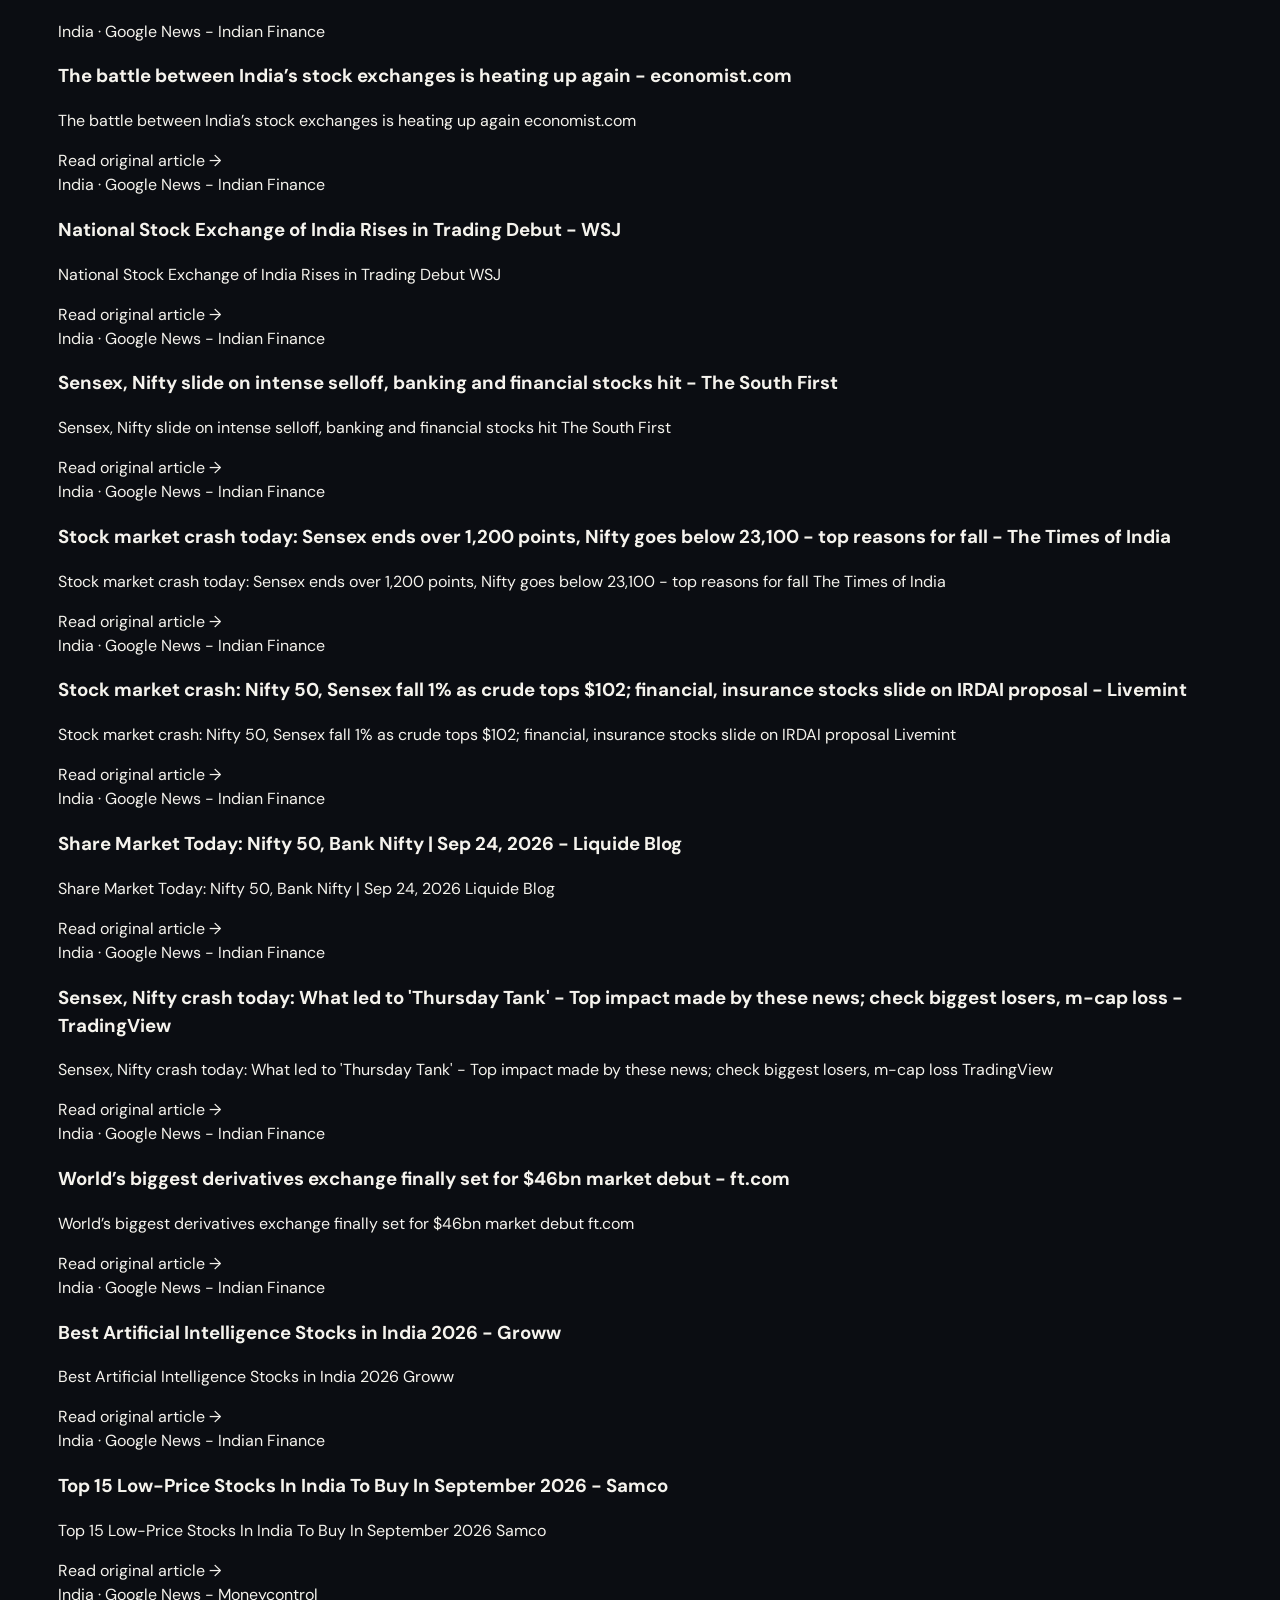
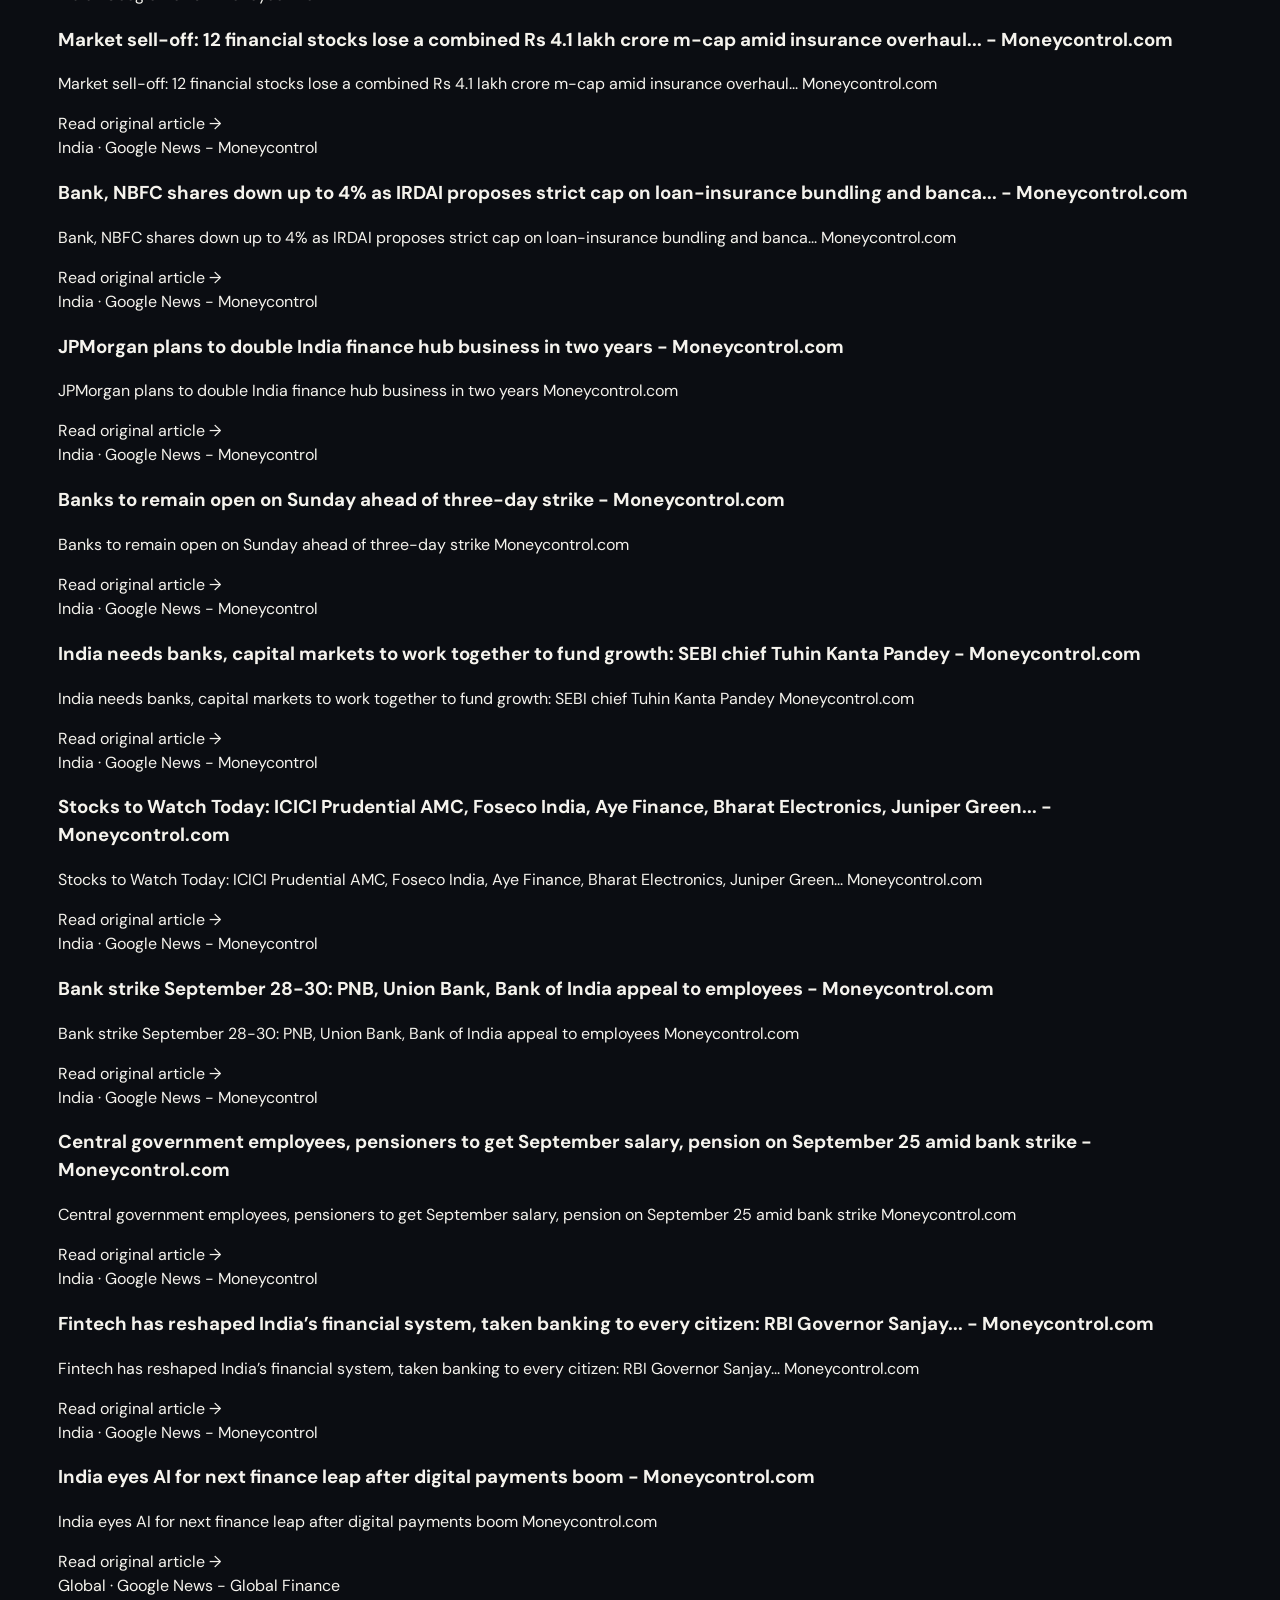
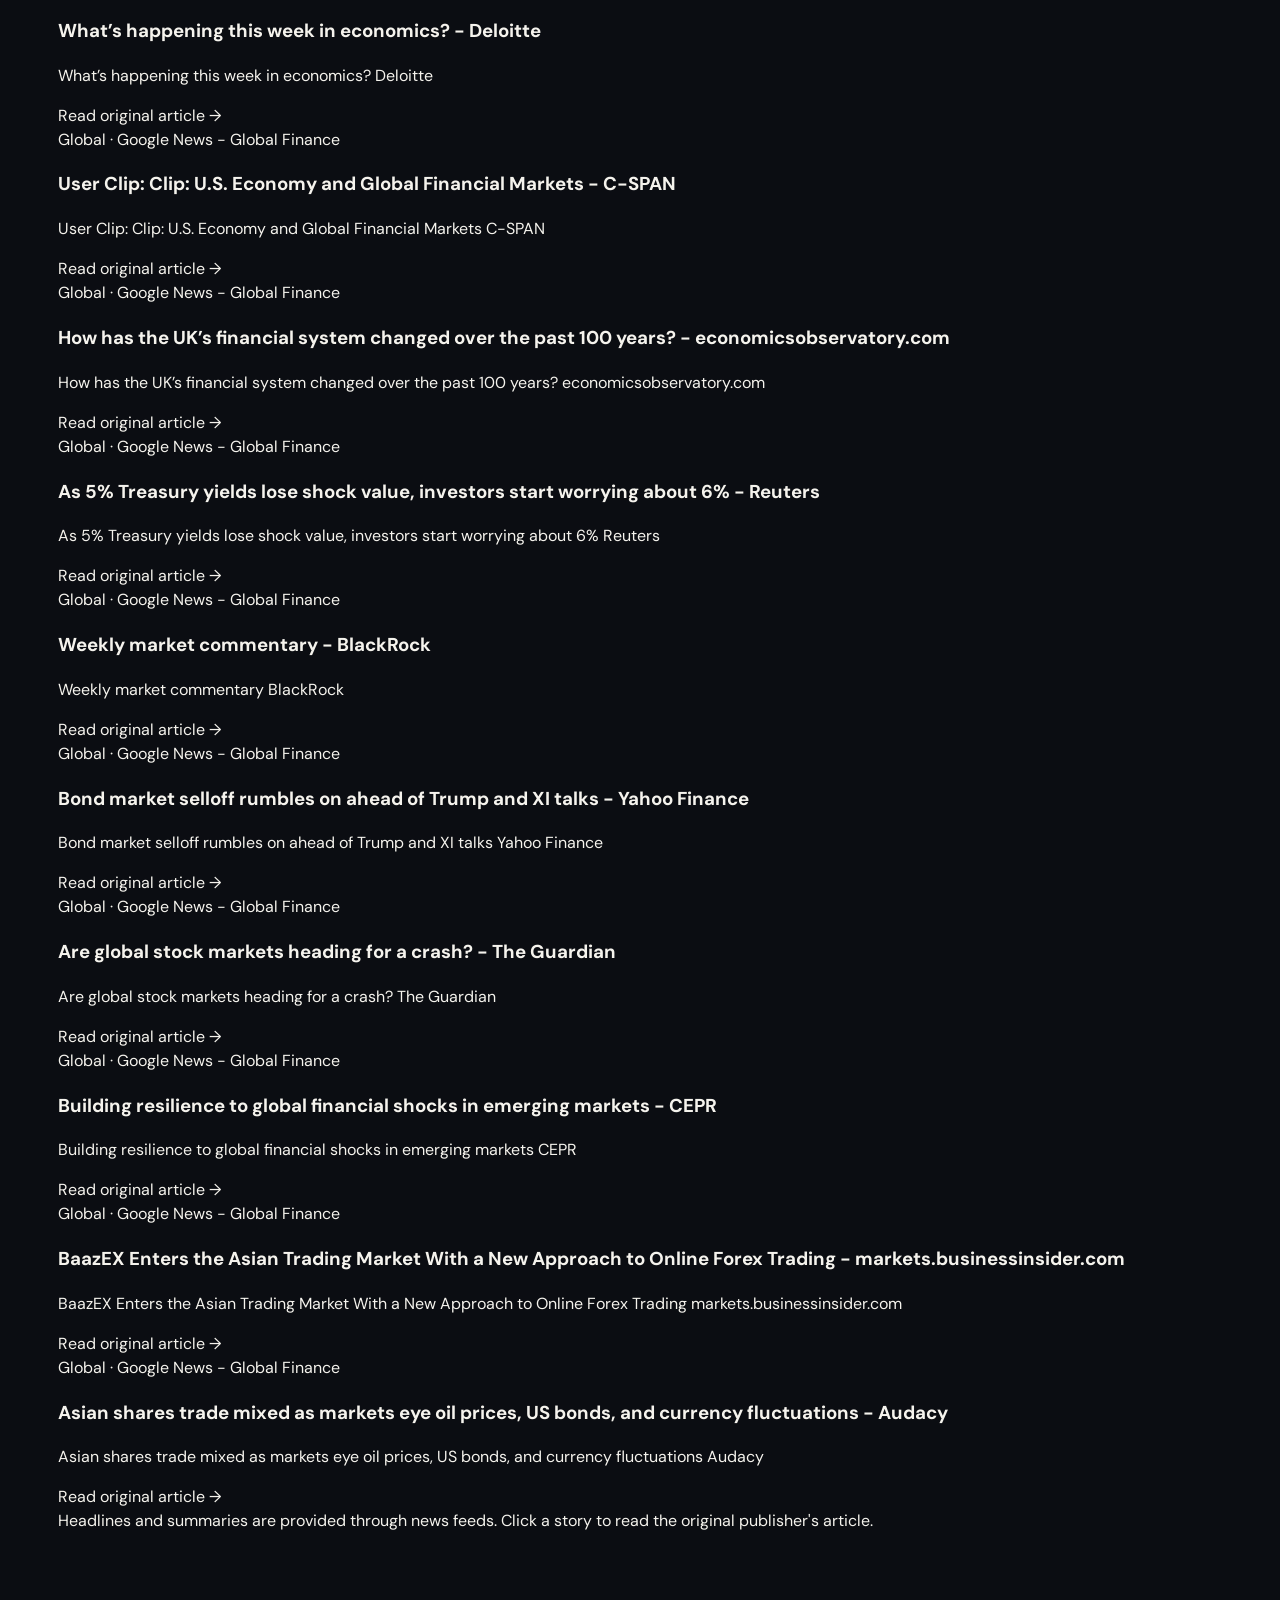
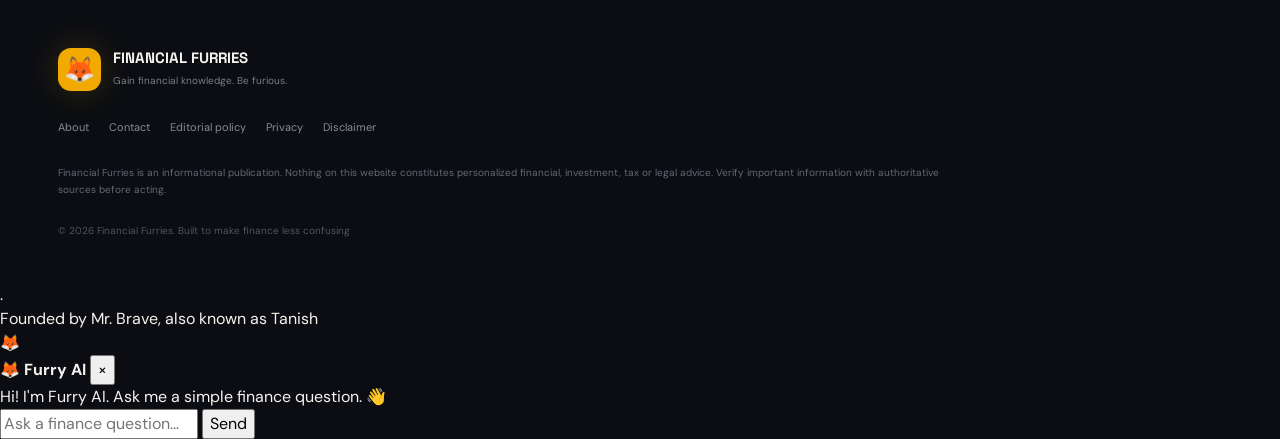
==== commit 3174b9b8: "Update index.html" ====
--- a/index.html
+++ b/index.html
@@ -149,6 +149,30 @@
     <p>Try: markets, investing, inflation, stocks, budgeting</p>
     <div id="searchResults"></div>
   </div>
+  <!-- Financial Furries AI Assistant -->
+<div id="ff-ai-button">🦊</div>
+
+<div id="ff-ai-chat">
+  <div class="ff-ai-header">
+    <strong>🦊 Furry AI</strong>
+    <button id="ff-ai-close">×</button>
+  </div>
+
+  <div id="ff-ai-messages">
+    <div class="ff-ai-message ff-ai-bot">
+      Hi! I'm Furry AI. Ask me a simple finance question. 👋
+    </div>
+  </div>
+
+  <div class="ff-ai-input">
+    <input
+      id="ff-ai-input"
+      type="text"
+      placeholder="Ask a finance question..."
+    />
+    <button id="ff-ai-send">Send</button>
+  </div>
+</div>
   <script src="script.js"></script>
 </body>
 </html>
